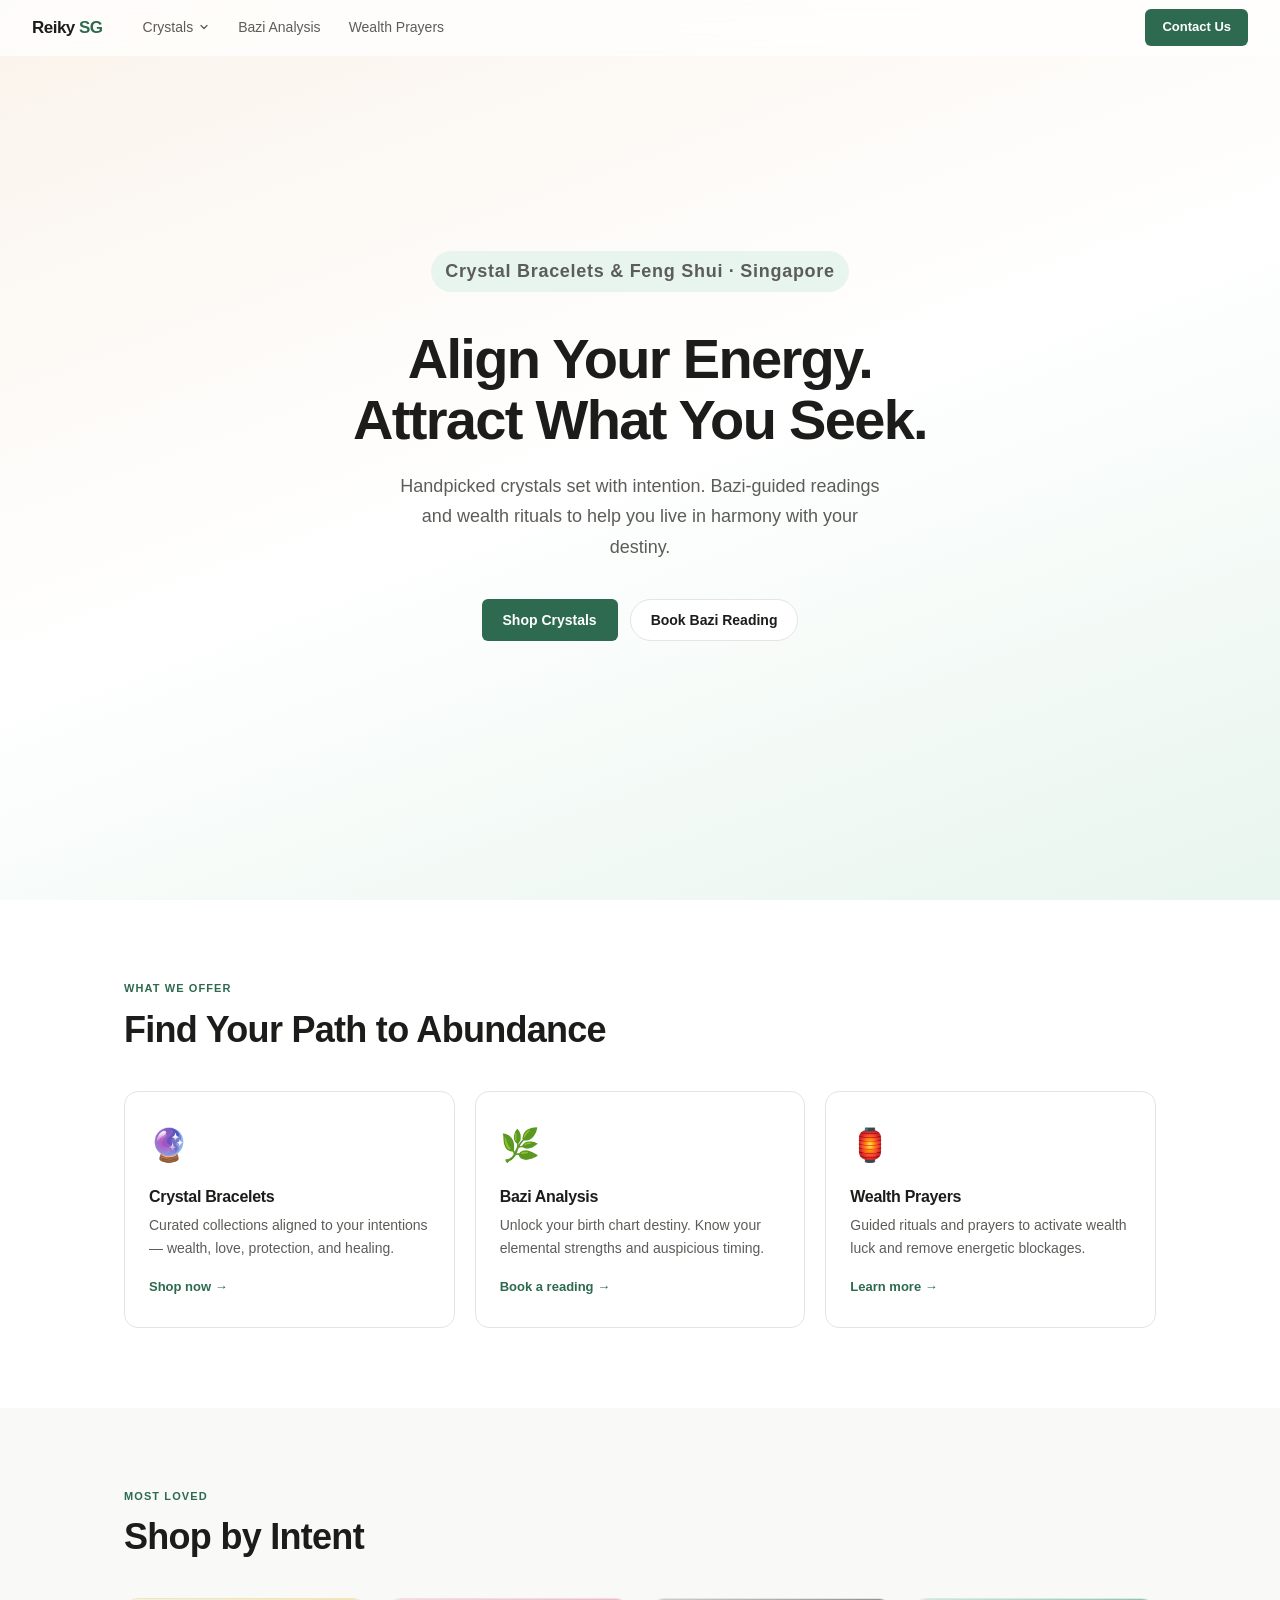
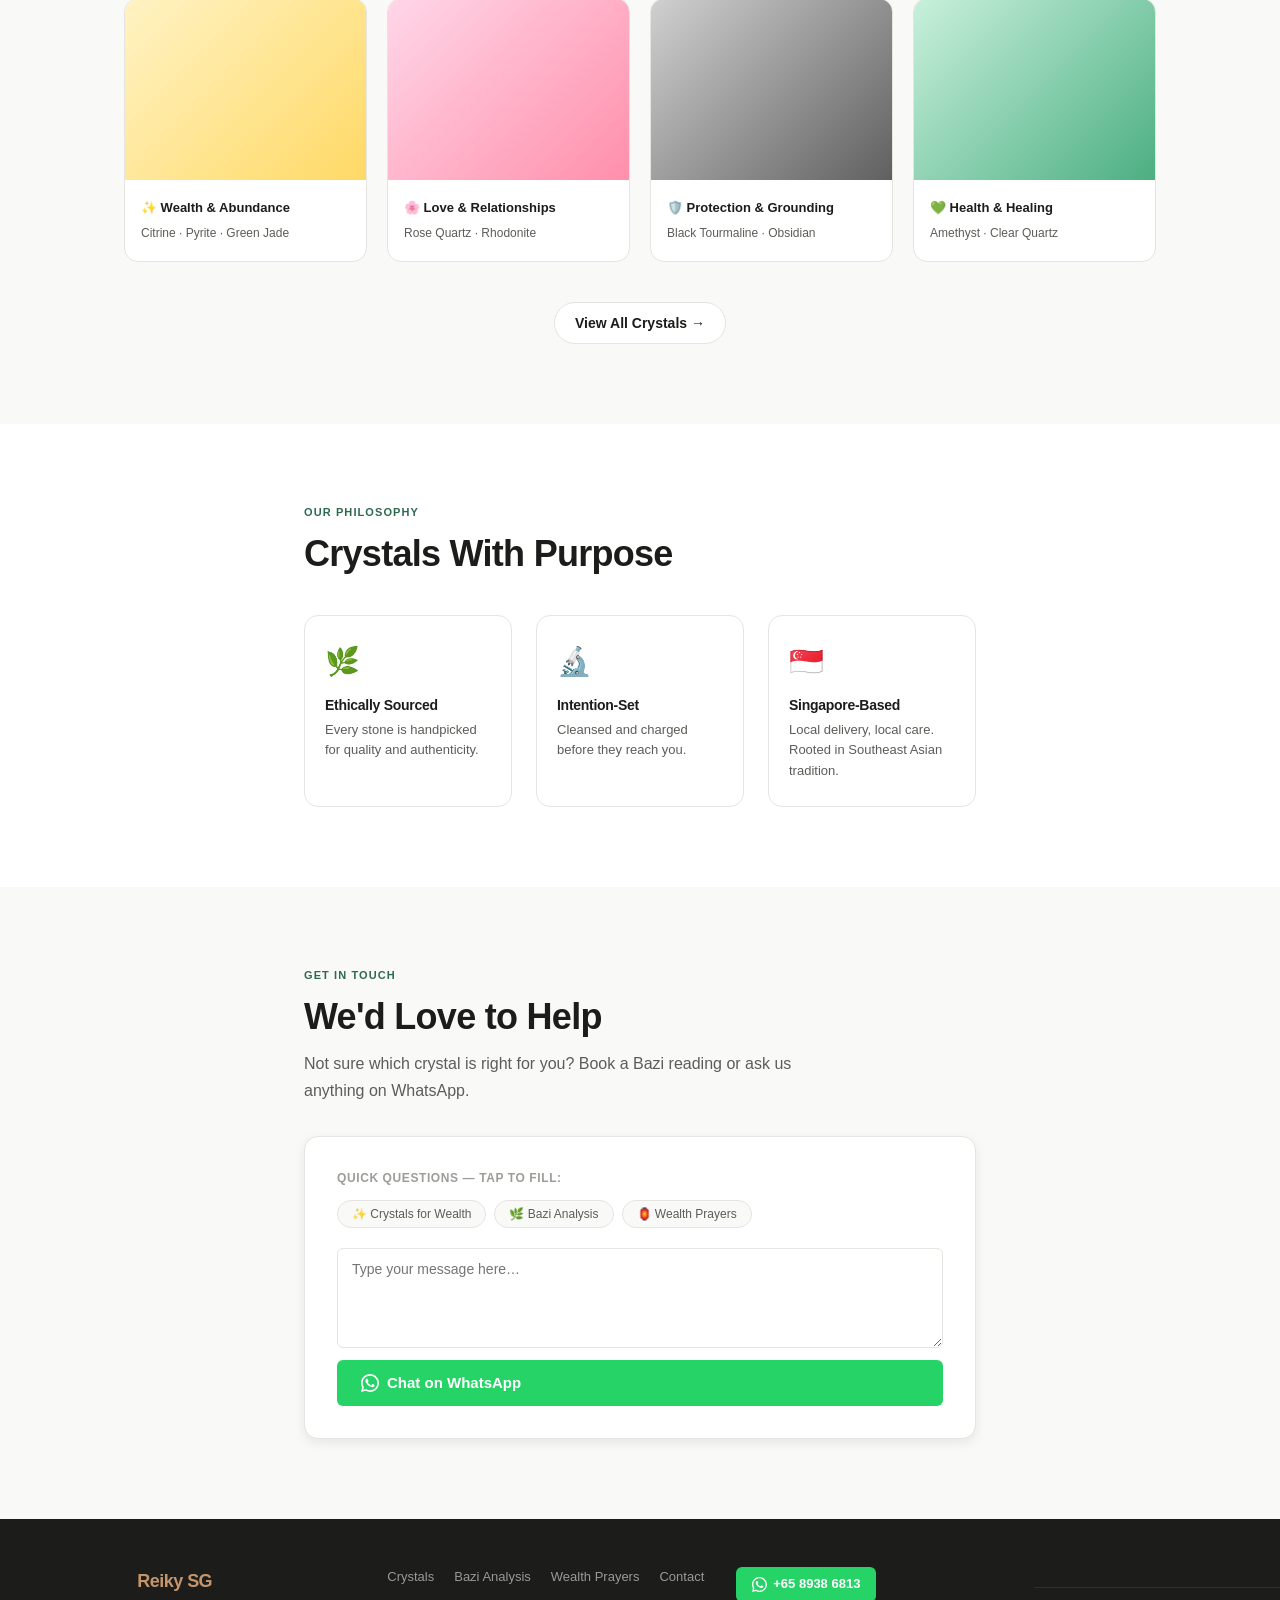
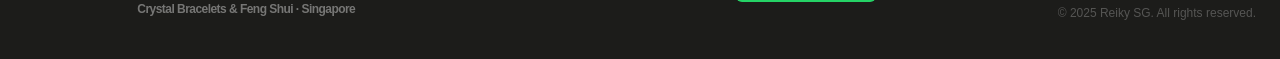
==== index.html @ 6c7fdbf2 "Initial skeleton: Reiky SG crystal bracelets & feng shui site Full static site with navbar, 9 HTML p" ====
<!DOCTYPE html>
<html lang="en">
<head>
  <meta charset="UTF-8" />
  <meta name="viewport" content="width=device-width, initial-scale=1.0" />
  <title>Reiky SG — Crystal Bracelets &amp; Feng Shui</title>
  <meta name="description" content="Handcrafted crystal bracelets and authentic feng shui services in Singapore. Bazi analysis, wealth prayers, and intention-set crystal collections." />
  <link rel="stylesheet" href="/styles/main.css" />
</head>
<body>

  <!-- ── NAVBAR ── -->
  <div id="nav-root"></div>

  <!-- ── HERO ── -->
  <section class="hero">
    <div class="hero-inner">
      <p class="hero-eyebrow reveal">Crystal Bracelets &amp; Feng Shui · Singapore</p>
      <h1 class="hero-headline reveal">Align Your Energy.<br>Attract What You Seek.</h1>
      <p class="hero-sub reveal">Handpicked crystals set with intention. Bazi-guided readings and wealth rituals to help you live in harmony with your destiny.</p>
      <div class="hero-cta reveal">
        <a href="/crystals/" class="btn btn-primary">Shop Crystals</a>
        <a href="/bazi-analysis.html" class="btn btn-outline">Book Bazi Reading</a>
      </div>
    </div>
  </section>

  <!-- ── SERVICES OVERVIEW ── -->
  <section class="section" id="services">
    <div class="container">
      <p class="section-eyebrow reveal">What We Offer</p>
      <h2 class="section-title reveal">Find Your Path to Abundance</h2>
      <div class="services-grid">

        <a href="/crystals/" class="service-card reveal">
          <div class="service-icon">🔮</div>
          <h3>Crystal Bracelets</h3>
          <p>Curated collections aligned to your intentions — wealth, love, protection, and healing.</p>
          <span class="service-link">Shop now →</span>
        </a>

        <a href="/bazi-analysis.html" class="service-card reveal">
          <div class="service-icon">🌿</div>
          <h3>Bazi Analysis</h3>
          <p>Unlock your birth chart destiny. Know your elemental strengths and auspicious timing.</p>
          <span class="service-link">Book a reading →</span>
        </a>

        <a href="/wealth-prayers.html" class="service-card reveal">
          <div class="service-icon">🏮</div>
          <h3>Wealth Prayers</h3>
          <p>Guided rituals and prayers to activate wealth luck and remove energetic blockages.</p>
          <span class="service-link">Learn more →</span>
        </a>

      </div>
    </div>
  </section>

  <!-- ── FEATURED CRYSTALS ── -->
  <section class="section section-alt">
    <div class="container">
      <p class="section-eyebrow reveal">Most Loved</p>
      <h2 class="section-title reveal">Shop by Intent</h2>
      <div class="intent-grid">

        <a href="/crystals/wealth.html" class="intent-card reveal">
          <div class="intent-img intent-img--wealth"></div>
          <div class="intent-card-body">
            <span class="intent-tag">✨ Wealth &amp; Abundance</span>
            <p class="intent-sub">Citrine · Pyrite · Green Jade</p>
          </div>
        </a>

        <a href="/crystals/love.html" class="intent-card reveal">
          <div class="intent-img intent-img--love"></div>
          <div class="intent-card-body">
            <span class="intent-tag">🌸 Love &amp; Relationships</span>
            <p class="intent-sub">Rose Quartz · Rhodonite</p>
          </div>
        </a>

        <a href="/crystals/protection.html" class="intent-card reveal">
          <div class="intent-img intent-img--protection"></div>
          <div class="intent-card-body">
            <span class="intent-tag">🛡️ Protection &amp; Grounding</span>
            <p class="intent-sub">Black Tourmaline · Obsidian</p>
          </div>
        </a>

        <a href="/crystals/health.html" class="intent-card reveal">
          <div class="intent-img intent-img--health"></div>
          <div class="intent-card-body">
            <span class="intent-tag">💚 Health &amp; Healing</span>
            <p class="intent-sub">Amethyst · Clear Quartz</p>
          </div>
        </a>

      </div>
      <div style="text-align:center;margin-top:40px;" class="reveal">
        <a href="/crystals/" class="btn btn-outline">View All Crystals →</a>
      </div>
    </div>
  </section>

  <!-- ── WHY REIKY ── -->
  <section class="section" id="about">
    <div class="container container--narrow">
      <p class="section-eyebrow reveal">Our Philosophy</p>
      <h2 class="section-title reveal">Crystals With Purpose</h2>
      <div class="pillars-grid">
        <div class="pillar reveal">
          <div class="pillar-icon">🌿</div>
          <h4>Ethically Sourced</h4>
          <p>Every stone is handpicked for quality and authenticity.</p>
        </div>
        <div class="pillar reveal">
          <div class="pillar-icon">🔬</div>
          <h4>Intention-Set</h4>
          <p>Cleansed and charged before they reach you.</p>
        </div>
        <div class="pillar reveal">
          <div class="pillar-icon">🇸🇬</div>
          <h4>Singapore-Based</h4>
          <p>Local delivery, local care. Rooted in Southeast Asian tradition.</p>
        </div>
      </div>
    </div>
  </section>

  <!-- ── CONTACT / WHATSAPP ── -->
  <section class="section section-alt" id="contact">
    <div class="container container--narrow">
      <p class="section-eyebrow reveal">Get in Touch</p>
      <h2 class="section-title reveal">We'd Love to Help</h2>
      <p class="section-sub reveal">Not sure which crystal is right for you? Book a Bazi reading or ask us anything on WhatsApp.</p>

      <div class="contact-card reveal">
        <div class="prompt-label">Quick questions — tap to fill:</div>
        <div class="prompt-pills">
          <button class="prompt-pill" data-msg="Hi Reiky SG! I'm interested in learning about crystals for wealth and abundance. Can you help me find the right bracelet?">✨ Crystals for Wealth</button>
          <button class="prompt-pill" data-msg="Hi Reiky SG! I'd like to know more about your Bazi Analysis service. How does it work and what's the price?">🌿 Bazi Analysis</button>
          <button class="prompt-pill" data-msg="Hi Reiky SG! I'm interested in your Wealth Prayers service. Can you share more details?">🏮 Wealth Prayers</button>
        </div>

        <form class="contact-form" id="contact-form">
          <textarea
            class="contact-textarea"
            id="contact-message"
            placeholder="Type your message here…"
            rows="4"
          ></textarea>
          <a
            class="btn btn-wa"
            id="wa-send"
            href="https://wa.me/6589386813"
            target="_blank"
            rel="noopener"
          >
            <svg width="18" height="18" viewBox="0 0 24 24" fill="currentColor"><path d="M17.472 14.382c-.297-.149-1.758-.867-2.03-.967-.273-.099-.471-.148-.67.15-.197.297-.767.966-.94 1.164-.173.199-.347.223-.644.075-.297-.15-1.255-.463-2.39-1.475-.883-.788-1.48-1.761-1.653-2.059-.173-.297-.018-.458.13-.606.134-.133.298-.347.446-.52.149-.174.198-.298.298-.497.099-.198.05-.371-.025-.52-.075-.149-.669-1.612-.916-2.207-.242-.579-.487-.5-.669-.51-.173-.008-.371-.01-.57-.01-.198 0-.52.074-.792.372-.272.297-1.04 1.016-1.04 2.479 0 1.462 1.065 2.875 1.213 3.074.149.198 2.096 3.2 5.077 4.487.709.306 1.262.489 1.694.625.712.227 1.36.195 1.871.118.571-.085 1.758-.719 2.006-1.413.248-.694.248-1.289.173-1.413-.074-.124-.272-.198-.57-.347z"/><path d="M12 0C5.373 0 0 5.373 0 12c0 2.127.558 4.126 1.534 5.86L0 24l6.335-1.51A11.955 11.955 0 0012 24c6.627 0 12-5.373 12-12S18.627 0 12 0zm0 21.818a9.818 9.818 0 01-5.001-1.366l-.357-.213-3.76.896.953-3.659-.233-.376A9.792 9.792 0 012.182 12C2.182 6.575 6.575 2.182 12 2.182S21.818 6.575 21.818 12 17.425 21.818 12 21.818z"/></svg>
            Chat on WhatsApp
          </a>
        </form>
      </div>
    </div>
  </section>

  <!-- ── FOOTER ── -->
  <footer class="footer">
    <div class="container footer-inner">
      <div class="footer-brand">
        <span class="footer-logo">Reiky <span>SG</span></span>
        <p class="footer-tagline">Crystal Bracelets &amp; Feng Shui · Singapore</p>
      </div>
      <div class="footer-links">
        <a href="/crystals/">Crystals</a>
        <a href="/bazi-analysis.html">Bazi Analysis</a>
        <a href="/wealth-prayers.html">Wealth Prayers</a>
        <a href="/#contact">Contact</a>
      </div>
      <div class="footer-contact">
        <a href="https://wa.me/6589386813" class="btn btn-wa-sm" target="_blank" rel="noopener">
          <svg width="15" height="15" viewBox="0 0 24 24" fill="currentColor"><path d="M17.472 14.382c-.297-.149-1.758-.867-2.03-.967-.273-.099-.471-.148-.67.15-.197.297-.767.966-.94 1.164-.173.199-.347.223-.644.075-.297-.15-1.255-.463-2.39-1.475-.883-.788-1.48-1.761-1.653-2.059-.173-.297-.018-.458.13-.606.134-.133.298-.347.446-.52.149-.174.198-.298.298-.497.099-.198.05-.371-.025-.52-.075-.149-.669-1.612-.916-2.207-.242-.579-.487-.5-.669-.51-.173-.008-.371-.01-.57-.01-.198 0-.52.074-.792.372-.272.297-1.04 1.016-1.04 2.479 0 1.462 1.065 2.875 1.213 3.074.149.198 2.096 3.2 5.077 4.487.709.306 1.262.489 1.694.625.712.227 1.36.195 1.871.118.571-.085 1.758-.719 2.006-1.413.248-.694.248-1.289.173-1.413-.074-.124-.272-.198-.57-.347z"/><path d="M12 0C5.373 0 0 5.373 0 12c0 2.127.558 4.126 1.534 5.86L0 24l6.335-1.51A11.955 11.955 0 0012 24c6.627 0 12-5.373 12-12S18.627 0 12 0zm0 21.818a9.818 9.818 0 01-5.001-1.366l-.357-.213-3.76.896.953-3.659-.233-.376A9.792 9.792 0 012.182 12C2.182 6.575 6.575 2.182 12 2.182S21.818 6.575 21.818 12 17.425 21.818 12 21.818z"/></svg>
          +65 8938 6813
        </a>
      </div>
    </div>
    <div class="footer-bottom">
      <p>&copy; 2025 Reiky SG. All rights reserved.</p>
    </div>
  </footer>

  <script src="/scripts/nav.js"></script>
  <script>
    // Prompt pills → textarea
    document.querySelectorAll('.prompt-pill').forEach(function(btn) {
      btn.addEventListener('click', function() {
        var msg = btn.getAttribute('data-msg')
        document.getElementById('contact-message').value = msg
        document.getElementById('wa-send').href = 'https://wa.me/6589386813?text=' + encodeURIComponent(msg)
      })
    })
    // Live textarea → WA link
    document.getElementById('contact-message').addEventListener('input', function() {
      var val = this.value.trim()
      document.getElementById('wa-send').href = val
        ? 'https://wa.me/6589386813?text=' + encodeURIComponent(val)
        : 'https://wa.me/6589386813'
    })
  </script>
</body>
</html>
---- styles/main.css ----
/* ── Reset ── */
*, *::before, *::after { box-sizing: border-box; margin: 0; padding: 0; }

/* ── Tokens ── */
:root {
  --bg:           #ffffff;
  --bg-card:      #f9f9f7;
  --bg-hover:     #f0f0ec;
  --border:       #e5e4e0;
  --text:         #1c1c1a;
  --text-muted:   #5c5c58;
  --text-subtle:  #9c9c98;
  --accent:       #2D6A4F;
  --accent-light: #E8F5EE;
  --accent-hover: #255C43;
  --gold:         #C4956A;
  --gold-light:   #FAF3EB;

  --font: 'Inter', -apple-system, BlinkMacSystemFont, 'Segoe UI', sans-serif;
  --radius-sm: 6px;
  --radius-md: 10px;
  --radius-lg: 14px;
  --radius-full: 9999px;
  --shadow-sm: 0 1px 3px rgba(0,0,0,0.08);
  --shadow-md: 0 4px 12px rgba(0,0,0,0.08);
  --shadow-lg: 0 12px 30px rgba(0,0,0,0.10);
  --ease: cubic-bezier(0.4, 0, 0.2, 1);
}

html { font-size: 16px; text-size-adjust: 100%; scroll-behavior: smooth; }
body {
  font-family: var(--font);
  font-size: 16px;
  line-height: 1.6;
  background: var(--bg);
  color: var(--text);
  -webkit-font-smoothing: antialiased;
}
a { color: inherit; text-decoration: none; }
h1,h2,h3,h4,h5,h6 { letter-spacing: -0.02em; line-height: 1.2; }
:focus-visible { outline: 2px solid var(--accent); outline-offset: 3px; border-radius: 4px; }

/* ── Buttons ── */
.btn {
  display: inline-flex; align-items: center; gap: 6px;
  font-family: var(--font); font-size: 14px; font-weight: 600;
  border-radius: var(--radius-sm); cursor: pointer;
  border: 1px solid transparent;
  transition: background 0.15s var(--ease), color 0.15s var(--ease), opacity 0.15s var(--ease);
  white-space: nowrap;
}
.btn-primary { padding: 9px 20px; background: var(--accent); color: #fff; }
.btn-primary:hover { background: var(--accent-hover); }
.btn-outline { padding: 9px 20px; background: var(--bg); color: var(--text); border: 1.5px solid var(--border); border-radius: var(--radius-full); }
.btn-outline:hover { background: var(--bg-card); border-color: var(--text-muted); }
.btn-gold { padding: 9px 20px; background: var(--gold); color: #fff; border-radius: var(--radius-sm); }
.btn-gold:hover { opacity: 0.88; }
.btn-whatsapp { padding: 10px 22px; background: #25D366; color: #fff; border-radius: var(--radius-sm); gap: 8px; font-size: 15px; }
.btn-whatsapp:hover { opacity: 0.88; }
.btn-lg { font-size: 15px; padding: 12px 26px; }

/* ── NAV ── */
.nav {
  position: fixed; top: 0; left: 0; right: 0; z-index: 100;
  height: 56px; display: flex; align-items: center;
  padding: 0 32px; gap: 28px;
  background: rgba(255,255,255,0.75);
  backdrop-filter: blur(18px) saturate(150%);
  -webkit-backdrop-filter: blur(18px) saturate(150%);
  border-bottom: 1px solid transparent;
  transition: background 0.3s var(--ease), border-color 0.3s var(--ease), box-shadow 0.3s var(--ease);
}
.nav.scrolled {
  background: rgba(255,255,255,0.95);
  border-bottom-color: var(--border);
  box-shadow: var(--shadow-sm);
}
.nav-logo {
  font-size: 17px; font-weight: 700; color: var(--text);
  letter-spacing: -0.03em; text-decoration: none; white-space: nowrap;
}
.nav-logo span { color: var(--accent); }
.nav-links {
  display: flex; align-items: center; gap: 4px; flex: 1;
}
.nav-links a, .nav-dropdown-btn {
  font-size: 14px; font-weight: 500; color: var(--text-muted);
  padding: 6px 12px; border-radius: var(--radius-sm);
  background: none; border: none; cursor: pointer; font-family: var(--font);
  display: flex; align-items: center; gap: 5px;
  transition: color 0.15s, background 0.15s;
}
.nav-links a:hover, .nav-dropdown-btn:hover { color: var(--text); background: var(--bg-card); }
.nav-chev { transition: transform 0.2s var(--ease); }
.nav-item { position: relative; }
.nav-item[data-open="true"] .nav-chev { transform: rotate(180deg); }

/* ── NAV DROPDOWN ── */
.nav-dropdown {
  position: absolute; top: calc(100% + 8px); left: 0;
  min-width: 260px; background: var(--bg);
  border: 1px solid var(--border); border-radius: var(--radius-md);
  box-shadow: var(--shadow-lg); padding: 8px;
  opacity: 0; transform: translateY(-6px);
  pointer-events: none;
  transition: opacity 0.18s var(--ease), transform 0.18s var(--ease);
  z-index: 200;
}
.nav-item[data-open="true"] .nav-dropdown { opacity: 1; transform: translateY(0); pointer-events: auto; }

.dropdown-section-head {
  font-size: 11px; font-weight: 600; color: var(--text-subtle);
  text-transform: uppercase; letter-spacing: 0.06em;
  padding: 8px 10px 4px;
}
.dropdown-link {
  display: flex; flex-direction: column; gap: 2px;
  padding: 9px 10px; border-radius: var(--radius-sm);
  transition: background 0.12s;
}
.dropdown-link:hover { background: var(--bg-card); }
.dropdown-link-title { font-size: 13px; font-weight: 500; color: var(--text); }
.dropdown-link-sub { font-size: 12px; color: var(--text-subtle); }
.dropdown-divider { height: 1px; background: var(--border); margin: 6px 0; }

/* ── NAV ACTIONS ── */
.nav-actions { display: flex; align-items: center; gap: 8px; margin-left: auto; }

/* ── NAV MOBILE ── */
.nav-hamburger {
  display: none; flex-direction: column; gap: 5px;
  background: none; border: none; cursor: pointer; padding: 4px; margin-right: 4px;
}
.nav-hamburger span { display: block; width: 20px; height: 2px; background: var(--text); border-radius: 2px; transition: all 0.25s var(--ease); }
.nav-mobile-overlay {
  display: none; position: fixed; inset: 0; background: rgba(0,0,0,0.4); z-index: 90;
}
.nav-mobile-drawer {
  position: fixed; top: 0; right: -100%; width: min(320px, 85vw); height: 100vh;
  background: var(--bg); z-index: 95; padding: 72px 24px 32px;
  overflow-y: auto; transition: right 0.3s var(--ease);
  border-left: 1px solid var(--border);
}
.nav-mobile-drawer.open { right: 0; }
.nav-mobile-drawer a, .nav-mobile-section-btn {
  display: block; padding: 13px 0; font-size: 16px; font-weight: 500;
  border-bottom: 1px solid var(--border); color: var(--text);
  background: none; border-bottom: 1px solid var(--border);
  width: 100%; text-align: left; cursor: pointer; font-family: var(--font);
}
.nav-mobile-sub { padding-left: 16px; display: none; }
.nav-mobile-sub.open { display: block; }
.nav-mobile-sub a { font-size: 14px; color: var(--text-muted); }
@media (max-width: 768px) {
  .nav-hamburger { display: flex; }
  .nav-links, .nav-actions { display: none; }
}

/* ── HERO ── */
.hero {
  min-height: 100vh; display: flex; align-items: center; justify-content: center;
  padding: 120px 24px 80px; text-align: center;
  background: linear-gradient(160deg, var(--gold-light) 0%, var(--bg) 50%, var(--accent-light) 100%);
}
.hero-inner { max-width: 680px; margin: 0 auto; }
.hero-badge {
  display: inline-flex; align-items: center; gap: 8px;
  padding: 5px 14px; background: var(--accent-light);
  border: 1px solid #B8DEC9; border-radius: var(--radius-full);
  font-size: 12px; font-weight: 600; color: var(--accent);
  margin-bottom: 24px; letter-spacing: 0.02em;
}
.hero h1 {
  font-size: clamp(2.2rem, 5vw, 3.5rem); font-weight: 800;
  color: var(--text); margin-bottom: 20px; line-height: 1.1;
  letter-spacing: -0.03em;
}
.hero h1 em { font-style: normal; color: var(--accent); }
.hero p {
  font-size: 1.125rem; color: var(--text-muted); margin-bottom: 36px;
  line-height: 1.7; max-width: 480px; margin-left: auto; margin-right: auto;
}
.hero-cta { display: flex; gap: 12px; justify-content: center; flex-wrap: wrap; margin-bottom: 48px; }
.hero-trust {
  font-size: 12px; color: var(--text-subtle); display: flex;
  align-items: center; gap: 8px; justify-content: center;
}
.hero-trust-dot { width: 4px; height: 4px; border-radius: 50%; background: var(--text-subtle); }

/* ── SECTION SCAFFOLDING ── */
.section { padding: 80px 24px; }
.section-inner { max-width: 1080px; margin: 0 auto; }
.section-label {
  font-size: 11px; font-weight: 700; color: var(--accent);
  text-transform: uppercase; letter-spacing: 0.1em; margin-bottom: 12px;
}
.section-title { font-size: clamp(1.6rem, 3vw, 2.25rem); font-weight: 700; color: var(--text); margin-bottom: 12px; }
.section-sub { font-size: 1rem; color: var(--text-muted); max-width: 520px; line-height: 1.7; }
.section-header { margin-bottom: 48px; }
.section-header--center { text-align: center; }
.section-header--center .section-sub { margin: 0 auto; }
.section-divider { height: 1px; background: var(--border); max-width: 1080px; margin: 0 auto; }

/* ── CARD GRID ── */
.card-grid { display: grid; grid-template-columns: repeat(auto-fill, minmax(280px, 1fr)); gap: 20px; }
.card {
  background: var(--bg-card); border: 1px solid var(--border);
  border-radius: var(--radius-lg); padding: 24px;
  transition: box-shadow 0.2s var(--ease), border-color 0.2s var(--ease);
}
.card:hover { box-shadow: var(--shadow-md); border-color: #ccc; }
.card-icon { font-size: 28px; margin-bottom: 14px; }
.card-title { font-size: 15px; font-weight: 600; color: var(--text); margin-bottom: 8px; }
.card-sub { font-size: 13px; color: var(--text-muted); line-height: 1.6; }
.card-link { font-size: 13px; font-weight: 500; color: var(--accent); margin-top: 14px; display: inline-block; }
.card-link:hover { text-decoration: underline; }

/* ── PRODUCT CARD (crystals) ── */
.product-grid { display: grid; grid-template-columns: repeat(auto-fill, minmax(220px, 1fr)); gap: 20px; }
.product-card {
  background: var(--bg); border: 1px solid var(--border);
  border-radius: var(--radius-lg); overflow: hidden;
  transition: box-shadow 0.2s var(--ease), transform 0.2s var(--ease);
  cursor: pointer;
}
.product-card:hover { box-shadow: var(--shadow-md); transform: translateY(-2px); }
.product-card-img {
  width: 100%; aspect-ratio: 1/1; background: var(--bg-card);
  display: flex; align-items: center; justify-content: center; font-size: 48px;
}
.product-card-body { padding: 14px 16px 18px; }
.product-card-name { font-size: 14px; font-weight: 600; color: var(--text); margin-bottom: 4px; }
.product-card-sub { font-size: 12px; color: var(--text-muted); margin-bottom: 10px; }
.product-card-price { font-size: 15px; font-weight: 700; color: var(--accent); }

/* ── PAGE HERO (inner pages) ── */
.page-hero {
  padding: 120px 24px 60px; text-align: center;
  background: linear-gradient(160deg, var(--accent-light) 0%, var(--bg) 60%);
  border-bottom: 1px solid var(--border);
}
.page-hero h1 { font-size: clamp(1.8rem, 4vw, 2.8rem); font-weight: 800; color: var(--text); margin-bottom: 16px; }
.page-hero p { font-size: 1.0625rem; color: var(--text-muted); max-width: 520px; margin: 0 auto; line-height: 1.7; }

/* ── CONTACT / WHATSAPP SECTION ── */
.contact-section {
  padding: 80px 24px;
  background: var(--bg-card);
  border-top: 1px solid var(--border);
}
.contact-box {
  max-width: 560px; margin: 0 auto;
  background: var(--bg); border: 1px solid var(--border);
  border-radius: var(--radius-lg); padding: 36px;
  box-shadow: var(--shadow-md);
}
.contact-box h2 { font-size: 1.5rem; font-weight: 700; margin-bottom: 8px; }
.contact-box p { font-size: 14px; color: var(--text-muted); margin-bottom: 28px; line-height: 1.6; }
.form-group { margin-bottom: 16px; }
.form-label { display: block; font-size: 13px; font-weight: 500; color: var(--text-muted); margin-bottom: 6px; }
.form-input, .form-select, .form-textarea {
  width: 100%; padding: 10px 14px; font-family: var(--font); font-size: 14px;
  border: 1px solid var(--border); border-radius: var(--radius-sm);
  background: var(--bg); color: var(--text);
  transition: border-color 0.15s;
}
.form-input:focus, .form-select:focus, .form-textarea:focus {
  outline: none; border-color: var(--accent);
}
.form-textarea { resize: vertical; min-height: 96px; }
.form-select { cursor: pointer; appearance: none; background-image: url("data:image/svg+xml,%3Csvg xmlns='http://www.w3.org/2000/svg' width='12' height='12' viewBox='0 0 24 24' fill='none' stroke='%239c9c98' stroke-width='2.5'%3E%3Cpolyline points='6 9 12 15 18 9'/%3E%3C/svg%3E"); background-repeat: no-repeat; background-position: right 12px center; padding-right: 32px; }
.prompt-pills { display: flex; flex-wrap: wrap; gap: 8px; margin-bottom: 20px; }
.prompt-pill {
  padding: 6px 14px; font-size: 12px; font-weight: 500;
  background: var(--bg-card); border: 1px solid var(--border);
  border-radius: var(--radius-full); cursor: pointer; color: var(--text-muted);
  transition: background 0.12s, border-color 0.12s, color 0.12s;
}
.prompt-pill:hover, .prompt-pill.active {
  background: var(--accent-light); border-color: var(--accent); color: var(--accent);
}
.wa-note { font-size: 12px; color: var(--text-subtle); margin-top: 10px; text-align: center; }

/* ── SKELETON PLACEHOLDER ── */
.skeleton-section {
  padding: 80px 24px; text-align: center;
  border: 2px dashed var(--border); border-radius: var(--radius-lg);
  margin: 40px 24px; background: var(--bg-card);
}
.skeleton-section p { color: var(--text-subtle); font-size: 14px; }

/* ── FOOTER ── */
.footer {
  background: var(--text); color: rgba(255,255,255,0.7);
  padding: 40px 32px; display: flex;
  align-items: center; justify-content: space-between;
  flex-wrap: wrap; gap: 20px;
}
.footer-brand { font-size: 18px; font-weight: 700; color: #fff; letter-spacing: -0.03em; }
.footer-brand span { color: var(--gold); }
.footer-wa {
  display: inline-flex; align-items: center; gap: 8px;
  background: #25D366; color: #fff; padding: 10px 20px;
  border-radius: var(--radius-sm); font-size: 14px; font-weight: 600;
  transition: opacity 0.15s;
}
.footer-wa:hover { opacity: 0.88; }
.footer-right { display: flex; align-items: center; gap: 16px; flex-wrap: wrap; }
.footer-copy { font-size: 12px; color: rgba(255,255,255,0.4); }

/* ── SCROLL REVEAL ── */
.reveal {
  opacity: 0; transform: translateY(22px);
  transition: opacity 0.55s cubic-bezier(0.22, 1, 0.36, 1), transform 0.55s cubic-bezier(0.22, 1, 0.36, 1);
}
.reveal--visible { opacity: 1; transform: translateY(0); }
@media (prefers-reduced-motion: reduce) { .reveal { opacity: 1; transform: none; transition: none; } }

/* ── CONTAINER ── */
.container { max-width: 1080px; margin: 0 auto; padding: 0 24px; }
.container--narrow { max-width: 720px; margin: 0 auto; padding: 0 24px; }

/* ── SECTION EXTRAS ── */
.section-alt { background: var(--bg-card); }
.section-eyebrow {
  font-size: 11px; font-weight: 700; color: var(--accent);
  text-transform: uppercase; letter-spacing: 0.1em; margin-bottom: 10px;
}
.section-sub { font-size: 1rem; color: var(--text-muted); max-width: 540px; line-height: 1.7; margin-top: 12px; }

/* ── HERO EXTRAS ── */
.hero-eyebrow {
  display: inline-block; font-size: 12px; font-weight: 600; color: var(--accent);
  background: var(--accent-light); padding: 5px 14px; border-radius: var(--radius-full);
  margin-bottom: 20px; letter-spacing: 0.04em;
}
.hero-headline {
  font-size: clamp(2.2rem, 5vw, 3.5rem); font-weight: 800;
  color: var(--text); margin-bottom: 20px; line-height: 1.1; letter-spacing: -0.03em;
}
.hero-sub {
  font-size: 1.0625rem; color: var(--text-muted); margin-bottom: 36px;
  line-height: 1.7; max-width: 480px; margin-left: auto; margin-right: auto;
}
.hero-cta { display: flex; gap: 12px; justify-content: center; flex-wrap: wrap; }

/* ── PAGE HERO EXTRAS ── */
.page-hero-title { font-size: clamp(1.9rem, 4vw, 2.8rem); font-weight: 800; color: var(--text); margin-bottom: 16px; }
.page-hero-sub { font-size: 1.0625rem; color: var(--text-muted); max-width: 560px; margin: 0 auto; line-height: 1.7; }
.page-hero--wealth { background: linear-gradient(160deg, #FFF9E6 0%, var(--bg) 60%); border-bottom: 1px solid var(--border); }
.page-hero--love   { background: linear-gradient(160deg, #FFF0F5 0%, var(--bg) 60%); border-bottom: 1px solid var(--border); }
.page-hero--protection { background: linear-gradient(160deg, #F0F0F0 0%, var(--bg) 60%); border-bottom: 1px solid var(--border); }
.page-hero--health { background: linear-gradient(160deg, var(--accent-light) 0%, var(--bg) 60%); border-bottom: 1px solid var(--border); }

/* ── SERVICES GRID ── */
.services-grid { display: grid; grid-template-columns: repeat(auto-fill, minmax(260px, 1fr)); gap: 20px; margin-top: 40px; }
.service-card {
  display: block; background: var(--bg); border: 1px solid var(--border);
  border-radius: var(--radius-lg); padding: 28px 24px;
  transition: box-shadow 0.2s var(--ease), transform 0.2s var(--ease), border-color 0.2s var(--ease);
  text-decoration: none;
}
.service-card:hover { box-shadow: var(--shadow-md); transform: translateY(-2px); border-color: var(--accent); }
.service-icon { font-size: 32px; margin-bottom: 16px; }
.service-card h3 { font-size: 16px; font-weight: 700; color: var(--text); margin-bottom: 8px; }
.service-card p { font-size: 14px; color: var(--text-muted); line-height: 1.6; margin-bottom: 14px; }
.service-link { font-size: 13px; font-weight: 600; color: var(--accent); }

/* ── INTENT GRID ── */
.intent-grid { display: grid; grid-template-columns: repeat(auto-fill, minmax(220px, 1fr)); gap: 20px; margin-top: 40px; }
.intent-grid--large { grid-template-columns: repeat(auto-fill, minmax(280px, 1fr)); }
.intent-card {
  display: block; background: var(--bg); border: 1px solid var(--border);
  border-radius: var(--radius-lg); overflow: hidden; text-decoration: none;
  transition: box-shadow 0.2s var(--ease), transform 0.2s var(--ease);
}
.intent-card:hover { box-shadow: var(--shadow-md); transform: translateY(-2px); }
.intent-card--large .intent-img { aspect-ratio: 16/9; }
.intent-img { width: 100%; aspect-ratio: 4/3; background: var(--bg-card); }
.intent-img--wealth    { background: linear-gradient(135deg, #FFF3C4, #FFD966); }
.intent-img--love      { background: linear-gradient(135deg, #FFD6E8, #FF8FAB); }
.intent-img--protection { background: linear-gradient(135deg, #D0D0D0, #606060); }
.intent-img--health    { background: linear-gradient(135deg, #C8F0DC, #4CAF82); }
.intent-card-body { padding: 14px 16px 18px; }
.intent-tag { font-size: 13px; font-weight: 600; color: var(--text); }
.intent-sub { font-size: 12px; color: var(--text-muted); margin-top: 4px; }
.intent-desc { font-size: 13px; color: var(--text-muted); margin-top: 8px; line-height: 1.5; }

/* ── PILLARS ── */
.pillars-grid { display: grid; grid-template-columns: repeat(auto-fill, minmax(200px, 1fr)); gap: 24px; margin-top: 40px; }
.pillar { background: var(--bg); border: 1px solid var(--border); border-radius: var(--radius-lg); padding: 24px 20px; }
.pillar-icon { font-size: 28px; margin-bottom: 12px; }
.pillar h4 { font-size: 14px; font-weight: 700; color: var(--text); margin-bottom: 6px; }
.pillar p { font-size: 13px; color: var(--text-muted); line-height: 1.6; }

/* ── PRODUCT CARDS (detail pages) ── */
.product-grid { display: grid; grid-template-columns: repeat(auto-fill, minmax(220px, 1fr)); gap: 20px; margin-top: 40px; }
.product-card {
  background: var(--bg); border: 1px solid var(--border);
  border-radius: var(--radius-lg); overflow: hidden;
  transition: box-shadow 0.2s var(--ease), transform 0.2s var(--ease);
}
.product-card:hover { box-shadow: var(--shadow-md); transform: translateY(-2px); }
.product-img {
  width: 100%; aspect-ratio: 1/1;
  background: var(--bg-card);
  display: flex; align-items: center; justify-content: center;
}
.product-img--citrine         { background: linear-gradient(135deg, #FFF3C4, #FFD966); }
.product-img--pyrite          { background: linear-gradient(135deg, #F5EAC8, #C4A84A); }
.product-img--jade            { background: linear-gradient(135deg, #C8F0DC, #2D6A4F); }
.product-img--tigers-eye      { background: linear-gradient(135deg, #F5DEB3, #8B6914); }
.product-img--rose-quartz     { background: linear-gradient(135deg, #FFD6E8, #FF8FAB); }
.product-img--rhodonite       { background: linear-gradient(135deg, #F4C2C2, #C25B6A); }
.product-img--moonstone       { background: linear-gradient(135deg, #E8ECFF, #9BACD0); }
.product-img--black-tourmaline { background: linear-gradient(135deg, #404040, #111); }
.product-img--obsidian        { background: linear-gradient(135deg, #2A2A2A, #000); }
.product-img--shungite        { background: linear-gradient(135deg, #3D3D3D, #1A1A1A); }
.product-img--amethyst        { background: linear-gradient(135deg, #E8D5F0, #9B59B6); }
.product-img--clear-quartz    { background: linear-gradient(135deg, #F0F0F0, #C8C8D8); }
.product-img--aventurine      { background: linear-gradient(135deg, #C8F0DC, #52AF7A); }
.product-img--bundle-wealth   { background: linear-gradient(135deg, #FFF3C4 33%, #C8F0DC 66%, #F5EAC8 100%); }
.product-img--bundle-love     { background: linear-gradient(135deg, #FFD6E8 33%, #F4C2C2 66%, #F0F0F0 100%); }
.product-img--bundle-protection { background: linear-gradient(135deg, #404040 33%, #2A2A2A 66%, #3D3D3D 100%); }
.product-img--bundle-complete  { background: linear-gradient(135deg, #FFF3C4 25%, #FFD6E8 50%, #404040 75%, #C8F0DC 100%); }
.product-img--bundle-gift      { background: linear-gradient(135deg, var(--accent-light), var(--gold-light)); }
.product-body { padding: 14px 16px 18px; }
.product-name { font-size: 14px; font-weight: 700; color: var(--text); margin-bottom: 3px; }
.product-stone { font-size: 11px; font-weight: 500; color: var(--accent); text-transform: uppercase; letter-spacing: 0.04em; margin-bottom: 8px; }
.product-desc { font-size: 13px; color: var(--text-muted); line-height: 1.6; margin-bottom: 14px; }
.btn-enquire {
  display: inline-flex; align-items: center; gap: 6px;
  font-size: 12px; font-weight: 600; color: var(--accent);
  background: var(--accent-light); border: 1px solid #B8DEC9;
  border-radius: var(--radius-sm); padding: 6px 14px;
  transition: background 0.15s, border-color 0.15s; text-decoration: none;
}
.btn-enquire:hover { background: #D6ECDF; border-color: var(--accent); }

/* ── FEATURE LIST ── */
.feature-list { list-style: none; padding: 0; margin-top: 32px; display: flex; flex-direction: column; gap: 12px; }
.feature-list li {
  display: flex; align-items: flex-start; gap: 10px;
  font-size: 14px; color: var(--text-muted); line-height: 1.6;
  padding: 12px 16px; background: var(--bg); border: 1px solid var(--border);
  border-radius: var(--radius-sm);
}
.feature-list li::before {
  content: '✓'; font-size: 13px; font-weight: 700; color: var(--accent);
  flex-shrink: 0; margin-top: 2px;
}

/* ── STEPS ── */
.steps-list { list-style: none; padding: 0; margin-top: 36px; display: flex; flex-direction: column; gap: 20px; }
.step { display: flex; gap: 16px; align-items: flex-start; }
.step-num {
  width: 32px; height: 32px; border-radius: 50%; background: var(--accent); color: #fff;
  display: flex; align-items: center; justify-content: center;
  font-size: 14px; font-weight: 700; flex-shrink: 0; margin-top: 2px;
}
.step h4 { font-size: 15px; font-weight: 700; color: var(--text); margin-bottom: 4px; }
.step p { font-size: 13px; color: var(--text-muted); line-height: 1.6; }

/* ── CONTACT CARD ── */
.contact-card {
  background: var(--bg); border: 1px solid var(--border);
  border-radius: var(--radius-lg); padding: 32px;
  box-shadow: var(--shadow-md); margin-top: 32px;
}
.prompt-label { font-size: 12px; font-weight: 600; color: var(--text-subtle); margin-bottom: 12px; text-transform: uppercase; letter-spacing: 0.05em; }
.contact-form { margin-top: 16px; display: flex; flex-direction: column; gap: 12px; }
.contact-textarea {
  width: 100%; padding: 12px 14px; font-family: var(--font); font-size: 14px;
  border: 1px solid var(--border); border-radius: var(--radius-sm);
  background: var(--bg); color: var(--text); resize: vertical; min-height: 100px;
  transition: border-color 0.15s;
}
.contact-textarea:focus { outline: none; border-color: var(--accent); }

/* ── WA BUTTON VARIANTS ── */
.btn-wa {
  display: inline-flex; align-items: center; gap: 8px;
  background: #25D366; color: #fff; font-size: 15px; font-weight: 600;
  padding: 11px 24px; border-radius: var(--radius-sm); border: none; cursor: pointer;
  transition: opacity 0.15s; text-decoration: none; font-family: var(--font);
}
.btn-wa:hover { opacity: 0.88; }
.btn-wa-sm {
  display: inline-flex; align-items: center; gap: 6px;
  background: #25D366; color: #fff; font-size: 13px; font-weight: 600;
  padding: 7px 16px; border-radius: var(--radius-sm); border: none;
  transition: opacity 0.15s; text-decoration: none;
}
.btn-wa-sm:hover { opacity: 0.88; }

/* ── FOOTER (updated) ── */
.footer { background: var(--text); color: rgba(255,255,255,0.65); padding: 48px 0 0; }
.footer-inner {
  display: flex; flex-wrap: wrap; gap: 32px;
  align-items: flex-start; justify-content: space-between;
  padding-bottom: 40px;
}
.footer-logo { font-size: 18px; font-weight: 700; color: #fff; letter-spacing: -0.03em; }
.footer-logo span { color: var(--gold); }
.footer-tagline { font-size: 12px; color: rgba(255,255,255,0.4); margin-top: 4px; }
.footer-links { display: flex; flex-wrap: wrap; gap: 20px; align-items: center; }
.footer-links a { font-size: 13px; color: rgba(255,255,255,0.55); transition: color 0.15s; }
.footer-links a:hover { color: #fff; }
.footer-bottom {
  border-top: 1px solid rgba(255,255,255,0.08);
  padding: 16px 24px; text-align: center;
}
.footer-bottom p { font-size: 12px; color: rgba(255,255,255,0.25); }

/* ── RESPONSIVE ── */
@media (max-width: 640px) {
  .hero { padding: 100px 20px 60px; }
  .section { padding: 56px 20px; }
  .contact-card { padding: 24px 16px; }
  .footer-inner { flex-direction: column; }
  .footer-links { gap: 12px; }
}
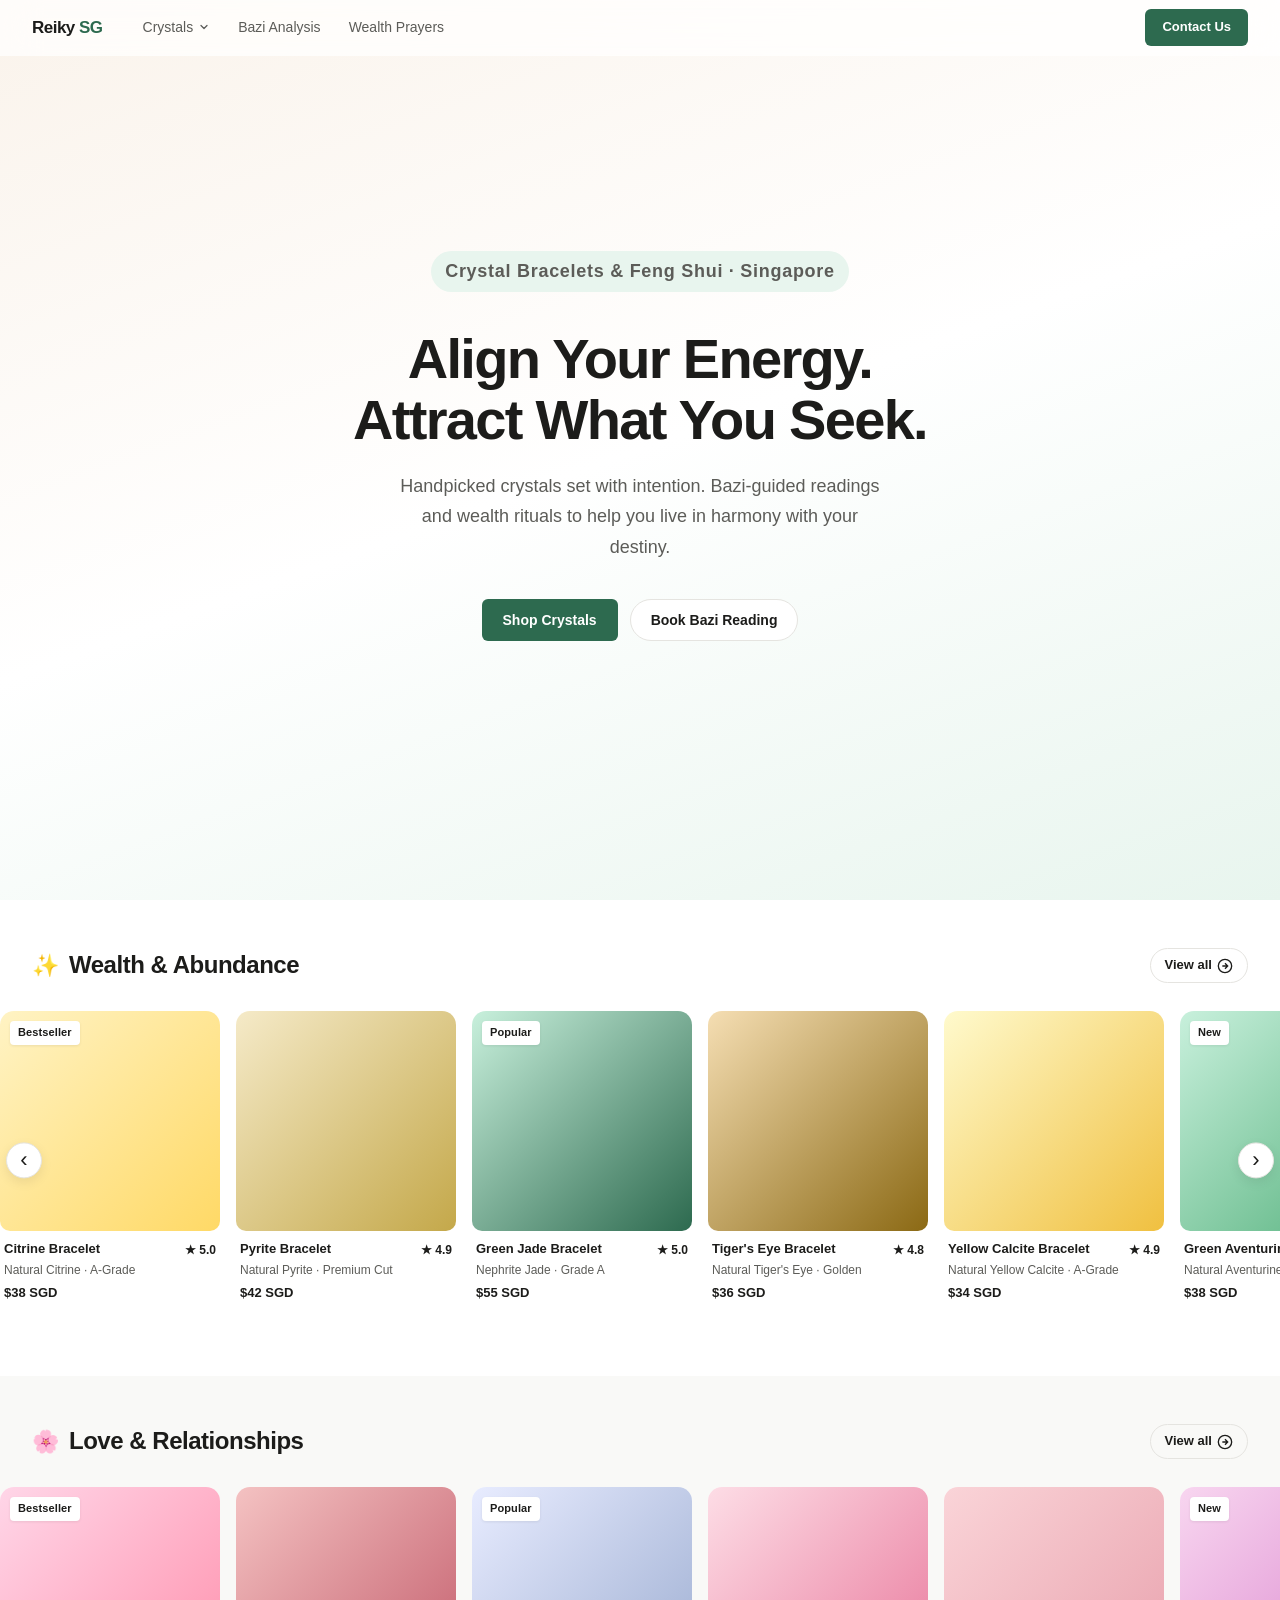
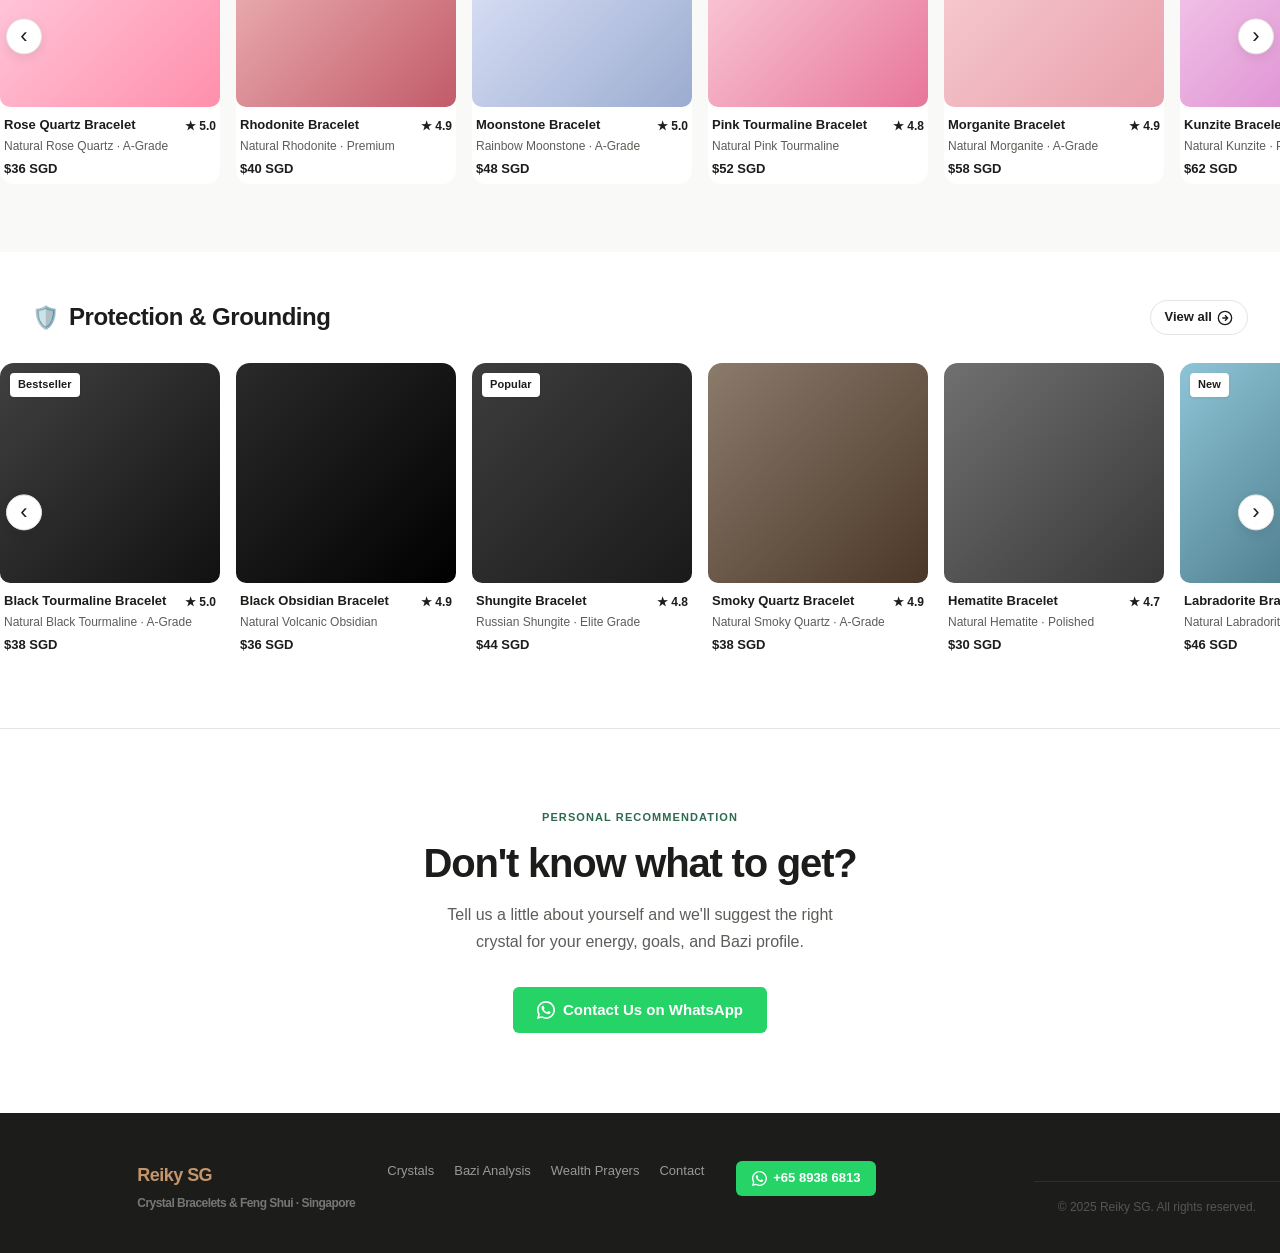
==== commit f84f6f62: "Redesign homepage: 3 carousel rows + not-sure CTA Replace services/intent/pillars sections with Airb" ====
--- a/index.html
+++ b/index.html
@@ -25,143 +25,309 @@
     </div>
   </section>
 
-  <!-- ── SERVICES OVERVIEW ── -->
-  <section class="section" id="services">
-    <div class="container">
-      <p class="section-eyebrow reveal">What We Offer</p>
-      <h2 class="section-title reveal">Find Your Path to Abundance</h2>
-      <div class="services-grid">
-
-        <a href="/crystals/" class="service-card reveal">
-          <div class="service-icon">🔮</div>
-          <h3>Crystal Bracelets</h3>
-          <p>Curated collections aligned to your intentions — wealth, love, protection, and healing.</p>
-          <span class="service-link">Shop now →</span>
-        </a>
-
-        <a href="/bazi-analysis.html" class="service-card reveal">
-          <div class="service-icon">🌿</div>
-          <h3>Bazi Analysis</h3>
-          <p>Unlock your birth chart destiny. Know your elemental strengths and auspicious timing.</p>
-          <span class="service-link">Book a reading →</span>
-        </a>
-
-        <a href="/wealth-prayers.html" class="service-card reveal">
-          <div class="service-icon">🏮</div>
-          <h3>Wealth Prayers</h3>
-          <p>Guided rituals and prayers to activate wealth luck and remove energetic blockages.</p>
-          <span class="service-link">Learn more →</span>
-        </a>
-
-      </div>
-    </div>
-  </section>
-
-  <!-- ── FEATURED CRYSTALS ── -->
-  <section class="section section-alt">
-    <div class="container">
-      <p class="section-eyebrow reveal">Most Loved</p>
-      <h2 class="section-title reveal">Shop by Intent</h2>
-      <div class="intent-grid">
-
-        <a href="/crystals/wealth.html" class="intent-card reveal">
-          <div class="intent-img intent-img--wealth"></div>
-          <div class="intent-card-body">
-            <span class="intent-tag">✨ Wealth &amp; Abundance</span>
-            <p class="intent-sub">Citrine · Pyrite · Green Jade</p>
-          </div>
-        </a>
-
-        <a href="/crystals/love.html" class="intent-card reveal">
-          <div class="intent-img intent-img--love"></div>
-          <div class="intent-card-body">
-            <span class="intent-tag">🌸 Love &amp; Relationships</span>
-            <p class="intent-sub">Rose Quartz · Rhodonite</p>
-          </div>
-        </a>
-
-        <a href="/crystals/protection.html" class="intent-card reveal">
-          <div class="intent-img intent-img--protection"></div>
-          <div class="intent-card-body">
-            <span class="intent-tag">🛡️ Protection &amp; Grounding</span>
-            <p class="intent-sub">Black Tourmaline · Obsidian</p>
-          </div>
-        </a>
-
-        <a href="/crystals/health.html" class="intent-card reveal">
-          <div class="intent-img intent-img--health"></div>
-          <div class="intent-card-body">
-            <span class="intent-tag">💚 Health &amp; Healing</span>
-            <p class="intent-sub">Amethyst · Clear Quartz</p>
-          </div>
-        </a>
-
-      </div>
-      <div style="text-align:center;margin-top:40px;" class="reveal">
-        <a href="/crystals/" class="btn btn-outline">View All Crystals →</a>
-      </div>
-    </div>
-  </section>
-
-  <!-- ── WHY REIKY ── -->
-  <section class="section" id="about">
-    <div class="container container--narrow">
-      <p class="section-eyebrow reveal">Our Philosophy</p>
-      <h2 class="section-title reveal">Crystals With Purpose</h2>
-      <div class="pillars-grid">
-        <div class="pillar reveal">
-          <div class="pillar-icon">🌿</div>
-          <h4>Ethically Sourced</h4>
-          <p>Every stone is handpicked for quality and authenticity.</p>
-        </div>
-        <div class="pillar reveal">
-          <div class="pillar-icon">🔬</div>
-          <h4>Intention-Set</h4>
-          <p>Cleansed and charged before they reach you.</p>
-        </div>
-        <div class="pillar reveal">
-          <div class="pillar-icon">🇸🇬</div>
-          <h4>Singapore-Based</h4>
-          <p>Local delivery, local care. Rooted in Southeast Asian tradition.</p>
-        </div>
-      </div>
-    </div>
-  </section>
-
-  <!-- ── CONTACT / WHATSAPP ── -->
-  <section class="section section-alt" id="contact">
-    <div class="container container--narrow">
-      <p class="section-eyebrow reveal">Get in Touch</p>
-      <h2 class="section-title reveal">We'd Love to Help</h2>
-      <p class="section-sub reveal">Not sure which crystal is right for you? Book a Bazi reading or ask us anything on WhatsApp.</p>
-
-      <div class="contact-card reveal">
-        <div class="prompt-label">Quick questions — tap to fill:</div>
-        <div class="prompt-pills">
-          <button class="prompt-pill" data-msg="Hi Reiky SG! I'm interested in learning about crystals for wealth and abundance. Can you help me find the right bracelet?">✨ Crystals for Wealth</button>
-          <button class="prompt-pill" data-msg="Hi Reiky SG! I'd like to know more about your Bazi Analysis service. How does it work and what's the price?">🌿 Bazi Analysis</button>
-          <button class="prompt-pill" data-msg="Hi Reiky SG! I'm interested in your Wealth Prayers service. Can you share more details?">🏮 Wealth Prayers</button>
-        </div>
-
-        <form class="contact-form" id="contact-form">
-          <textarea
-            class="contact-textarea"
-            id="contact-message"
-            placeholder="Type your message here…"
-            rows="4"
-          ></textarea>
-          <a
-            class="btn btn-wa"
-            id="wa-send"
-            href="https://wa.me/6589386813"
-            target="_blank"
-            rel="noopener"
-          >
-            <svg width="18" height="18" viewBox="0 0 24 24" fill="currentColor"><path d="M17.472 14.382c-.297-.149-1.758-.867-2.03-.967-.273-.099-.471-.148-.67.15-.197.297-.767.966-.94 1.164-.173.199-.347.223-.644.075-.297-.15-1.255-.463-2.39-1.475-.883-.788-1.48-1.761-1.653-2.059-.173-.297-.018-.458.13-.606.134-.133.298-.347.446-.52.149-.174.198-.298.298-.497.099-.198.05-.371-.025-.52-.075-.149-.669-1.612-.916-2.207-.242-.579-.487-.5-.669-.51-.173-.008-.371-.01-.57-.01-.198 0-.52.074-.792.372-.272.297-1.04 1.016-1.04 2.479 0 1.462 1.065 2.875 1.213 3.074.149.198 2.096 3.2 5.077 4.487.709.306 1.262.489 1.694.625.712.227 1.36.195 1.871.118.571-.085 1.758-.719 2.006-1.413.248-.694.248-1.289.173-1.413-.074-.124-.272-.198-.57-.347z"/><path d="M12 0C5.373 0 0 5.373 0 12c0 2.127.558 4.126 1.534 5.86L0 24l6.335-1.51A11.955 11.955 0 0012 24c6.627 0 12-5.373 12-12S18.627 0 12 0zm0 21.818a9.818 9.818 0 01-5.001-1.366l-.357-.213-3.76.896.953-3.659-.233-.376A9.792 9.792 0 012.182 12C2.182 6.575 6.575 2.182 12 2.182S21.818 6.575 21.818 12 17.425 21.818 12 21.818z"/></svg>
-            Chat on WhatsApp
-          </a>
-        </form>
-      </div>
+  <!-- ── ROW 1: WEALTH ── -->
+  <section class="crystal-row">
+    <div class="cr-header">
+      <div class="cr-heading">
+        <span class="cr-emoji">✨</span>
+        <h2>Wealth &amp; Abundance</h2>
+      </div>
+      <a href="/crystals/wealth.html" class="cr-view-all">View all <svg width="16" height="16" viewBox="0 0 24 24" fill="none" stroke="currentColor" stroke-width="2"><circle cx="12" cy="12" r="10"/><path d="M12 8l4 4-4 4M8 12h8"/></svg></a>
+    </div>
+    <div class="cr-track-wrap">
+      <button class="cr-arrow cr-arrow--left" aria-label="Scroll left" data-row="wealth">&lsaquo;</button>
+      <div class="cr-track" id="track-wealth">
+
+        <div class="ccard">
+          <div class="ccard-img ccard-img--citrine">
+            <span class="ccard-badge">Bestseller</span>
+          </div>
+          <div class="ccard-body">
+            <div class="ccard-top">
+              <p class="ccard-name">Citrine Bracelet</p>
+              <span class="ccard-rating">★ 5.0</span>
+            </div>
+            <p class="ccard-stone">Natural Citrine · A-Grade</p>
+            <p class="ccard-price">$38 SGD</p>
+          </div>
+        </div>
+
+        <div class="ccard">
+          <div class="ccard-img ccard-img--pyrite"></div>
+          <div class="ccard-body">
+            <div class="ccard-top">
+              <p class="ccard-name">Pyrite Bracelet</p>
+              <span class="ccard-rating">★ 4.9</span>
+            </div>
+            <p class="ccard-stone">Natural Pyrite · Premium Cut</p>
+            <p class="ccard-price">$42 SGD</p>
+          </div>
+        </div>
+
+        <div class="ccard">
+          <div class="ccard-img ccard-img--jade">
+            <span class="ccard-badge">Popular</span>
+          </div>
+          <div class="ccard-body">
+            <div class="ccard-top">
+              <p class="ccard-name">Green Jade Bracelet</p>
+              <span class="ccard-rating">★ 5.0</span>
+            </div>
+            <p class="ccard-stone">Nephrite Jade · Grade A</p>
+            <p class="ccard-price">$55 SGD</p>
+          </div>
+        </div>
+
+        <div class="ccard">
+          <div class="ccard-img ccard-img--tigers-eye"></div>
+          <div class="ccard-body">
+            <div class="ccard-top">
+              <p class="ccard-name">Tiger's Eye Bracelet</p>
+              <span class="ccard-rating">★ 4.8</span>
+            </div>
+            <p class="ccard-stone">Natural Tiger's Eye · Golden</p>
+            <p class="ccard-price">$36 SGD</p>
+          </div>
+        </div>
+
+        <div class="ccard">
+          <div class="ccard-img ccard-img--yellow-calcite"></div>
+          <div class="ccard-body">
+            <div class="ccard-top">
+              <p class="ccard-name">Yellow Calcite Bracelet</p>
+              <span class="ccard-rating">★ 4.9</span>
+            </div>
+            <p class="ccard-stone">Natural Yellow Calcite · A-Grade</p>
+            <p class="ccard-price">$34 SGD</p>
+          </div>
+        </div>
+
+        <div class="ccard">
+          <div class="ccard-img ccard-img--green-aventurine-w">
+            <span class="ccard-badge">New</span>
+          </div>
+          <div class="ccard-body">
+            <div class="ccard-top">
+              <p class="ccard-name">Green Aventurine Bracelet</p>
+              <span class="ccard-rating">★ 5.0</span>
+            </div>
+            <p class="ccard-stone">Natural Aventurine · Premium</p>
+            <p class="ccard-price">$38 SGD</p>
+          </div>
+        </div>
+
+      </div>
+      <button class="cr-arrow cr-arrow--right" aria-label="Scroll right" data-row="wealth">&rsaquo;</button>
+    </div>
+  </section>
+
+  <!-- ── ROW 2: LOVE ── -->
+  <section class="crystal-row crystal-row--alt">
+    <div class="cr-header">
+      <div class="cr-heading">
+        <span class="cr-emoji">🌸</span>
+        <h2>Love &amp; Relationships</h2>
+      </div>
+      <a href="/crystals/love.html" class="cr-view-all">View all <svg width="16" height="16" viewBox="0 0 24 24" fill="none" stroke="currentColor" stroke-width="2"><circle cx="12" cy="12" r="10"/><path d="M12 8l4 4-4 4M8 12h8"/></svg></a>
+    </div>
+    <div class="cr-track-wrap">
+      <button class="cr-arrow cr-arrow--left" aria-label="Scroll left" data-row="love">&lsaquo;</button>
+      <div class="cr-track" id="track-love">
+
+        <div class="ccard">
+          <div class="ccard-img ccard-img--rose-quartz">
+            <span class="ccard-badge">Bestseller</span>
+          </div>
+          <div class="ccard-body">
+            <div class="ccard-top">
+              <p class="ccard-name">Rose Quartz Bracelet</p>
+              <span class="ccard-rating">★ 5.0</span>
+            </div>
+            <p class="ccard-stone">Natural Rose Quartz · A-Grade</p>
+            <p class="ccard-price">$36 SGD</p>
+          </div>
+        </div>
+
+        <div class="ccard">
+          <div class="ccard-img ccard-img--rhodonite"></div>
+          <div class="ccard-body">
+            <div class="ccard-top">
+              <p class="ccard-name">Rhodonite Bracelet</p>
+              <span class="ccard-rating">★ 4.9</span>
+            </div>
+            <p class="ccard-stone">Natural Rhodonite · Premium</p>
+            <p class="ccard-price">$40 SGD</p>
+          </div>
+        </div>
+
+        <div class="ccard">
+          <div class="ccard-img ccard-img--moonstone">
+            <span class="ccard-badge">Popular</span>
+          </div>
+          <div class="ccard-body">
+            <div class="ccard-top">
+              <p class="ccard-name">Moonstone Bracelet</p>
+              <span class="ccard-rating">★ 5.0</span>
+            </div>
+            <p class="ccard-stone">Rainbow Moonstone · A-Grade</p>
+            <p class="ccard-price">$48 SGD</p>
+          </div>
+        </div>
+
+        <div class="ccard">
+          <div class="ccard-img ccard-img--pink-tourmaline"></div>
+          <div class="ccard-body">
+            <div class="ccard-top">
+              <p class="ccard-name">Pink Tourmaline Bracelet</p>
+              <span class="ccard-rating">★ 4.8</span>
+            </div>
+            <p class="ccard-stone">Natural Pink Tourmaline</p>
+            <p class="ccard-price">$52 SGD</p>
+          </div>
+        </div>
+
+        <div class="ccard">
+          <div class="ccard-img ccard-img--morganite"></div>
+          <div class="ccard-body">
+            <div class="ccard-top">
+              <p class="ccard-name">Morganite Bracelet</p>
+              <span class="ccard-rating">★ 4.9</span>
+            </div>
+            <p class="ccard-stone">Natural Morganite · A-Grade</p>
+            <p class="ccard-price">$58 SGD</p>
+          </div>
+        </div>
+
+        <div class="ccard">
+          <div class="ccard-img ccard-img--kunzite">
+            <span class="ccard-badge">New</span>
+          </div>
+          <div class="ccard-body">
+            <div class="ccard-top">
+              <p class="ccard-name">Kunzite Bracelet</p>
+              <span class="ccard-rating">★ 5.0</span>
+            </div>
+            <p class="ccard-stone">Natural Kunzite · Premium Cut</p>
+            <p class="ccard-price">$62 SGD</p>
+          </div>
+        </div>
+
+      </div>
+      <button class="cr-arrow cr-arrow--right" aria-label="Scroll right" data-row="love">&rsaquo;</button>
+    </div>
+  </section>
+
+  <!-- ── ROW 3: PROTECTION ── -->
+  <section class="crystal-row">
+    <div class="cr-header">
+      <div class="cr-heading">
+        <span class="cr-emoji">🛡️</span>
+        <h2>Protection &amp; Grounding</h2>
+      </div>
+      <a href="/crystals/protection.html" class="cr-view-all">View all <svg width="16" height="16" viewBox="0 0 24 24" fill="none" stroke="currentColor" stroke-width="2"><circle cx="12" cy="12" r="10"/><path d="M12 8l4 4-4 4M8 12h8"/></svg></a>
+    </div>
+    <div class="cr-track-wrap">
+      <button class="cr-arrow cr-arrow--left" aria-label="Scroll left" data-row="protection">&lsaquo;</button>
+      <div class="cr-track" id="track-protection">
+
+        <div class="ccard">
+          <div class="ccard-img ccard-img--black-tourmaline">
+            <span class="ccard-badge">Bestseller</span>
+          </div>
+          <div class="ccard-body">
+            <div class="ccard-top">
+              <p class="ccard-name">Black Tourmaline Bracelet</p>
+              <span class="ccard-rating">★ 5.0</span>
+            </div>
+            <p class="ccard-stone">Natural Black Tourmaline · A-Grade</p>
+            <p class="ccard-price">$38 SGD</p>
+          </div>
+        </div>
+
+        <div class="ccard">
+          <div class="ccard-img ccard-img--obsidian"></div>
+          <div class="ccard-body">
+            <div class="ccard-top">
+              <p class="ccard-name">Black Obsidian Bracelet</p>
+              <span class="ccard-rating">★ 4.9</span>
+            </div>
+            <p class="ccard-stone">Natural Volcanic Obsidian</p>
+            <p class="ccard-price">$36 SGD</p>
+          </div>
+        </div>
+
+        <div class="ccard">
+          <div class="ccard-img ccard-img--shungite">
+            <span class="ccard-badge">Popular</span>
+          </div>
+          <div class="ccard-body">
+            <div class="ccard-top">
+              <p class="ccard-name">Shungite Bracelet</p>
+              <span class="ccard-rating">★ 4.8</span>
+            </div>
+            <p class="ccard-stone">Russian Shungite · Elite Grade</p>
+            <p class="ccard-price">$44 SGD</p>
+          </div>
+        </div>
+
+        <div class="ccard">
+          <div class="ccard-img ccard-img--smoky-quartz"></div>
+          <div class="ccard-body">
+            <div class="ccard-top">
+              <p class="ccard-name">Smoky Quartz Bracelet</p>
+              <span class="ccard-rating">★ 4.9</span>
+            </div>
+            <p class="ccard-stone">Natural Smoky Quartz · A-Grade</p>
+            <p class="ccard-price">$38 SGD</p>
+          </div>
+        </div>
+
+        <div class="ccard">
+          <div class="ccard-img ccard-img--hematite"></div>
+          <div class="ccard-body">
+            <div class="ccard-top">
+              <p class="ccard-name">Hematite Bracelet</p>
+              <span class="ccard-rating">★ 4.7</span>
+            </div>
+            <p class="ccard-stone">Natural Hematite · Polished</p>
+            <p class="ccard-price">$30 SGD</p>
+          </div>
+        </div>
+
+        <div class="ccard">
+          <div class="ccard-img ccard-img--labradorite">
+            <span class="ccard-badge">New</span>
+          </div>
+          <div class="ccard-body">
+            <div class="ccard-top">
+              <p class="ccard-name">Labradorite Bracelet</p>
+              <span class="ccard-rating">★ 5.0</span>
+            </div>
+            <p class="ccard-stone">Natural Labradorite · Premium</p>
+            <p class="ccard-price">$46 SGD</p>
+          </div>
+        </div>
+
+      </div>
+      <button class="cr-arrow cr-arrow--right" aria-label="Scroll right" data-row="protection">&rsaquo;</button>
+    </div>
+  </section>
+
+  <!-- ── NOT SURE CTA ── -->
+  <section class="not-sure" id="contact">
+    <div class="not-sure-inner">
+      <p class="not-sure-eyebrow">Personal Recommendation</p>
+      <h2 class="not-sure-title">Don't know what to get?</h2>
+      <p class="not-sure-sub">Tell us a little about yourself and we'll suggest the right crystal for your energy, goals, and Bazi profile.</p>
+      <a
+        href="https://wa.me/6589386813?text=Hi%20Reiky%20SG!%20I'm%20not%20sure%20which%20crystal%20to%20get.%20Can%20you%20help%20me%20choose%3F"
+        class="btn btn-wa"
+        target="_blank"
+        rel="noopener"
+      >
+        <svg width="18" height="18" viewBox="0 0 24 24" fill="currentColor"><path d="M17.472 14.382c-.297-.149-1.758-.867-2.03-.967-.273-.099-.471-.148-.67.15-.197.297-.767.966-.94 1.164-.173.199-.347.223-.644.075-.297-.15-1.255-.463-2.39-1.475-.883-.788-1.48-1.761-1.653-2.059-.173-.297-.018-.458.13-.606.134-.133.298-.347.446-.52.149-.174.198-.298.298-.497.099-.198.05-.371-.025-.52-.075-.149-.669-1.612-.916-2.207-.242-.579-.487-.5-.669-.51-.173-.008-.371-.01-.57-.01-.198 0-.52.074-.792.372-.272.297-1.04 1.016-1.04 2.479 0 1.462 1.065 2.875 1.213 3.074.149.198 2.096 3.2 5.077 4.487.709.306 1.262.489 1.694.625.712.227 1.36.195 1.871.118.571-.085 1.758-.719 2.006-1.413.248-.694.248-1.289.173-1.413-.074-.124-.272-.198-.57-.347z"/><path d="M12 0C5.373 0 0 5.373 0 12c0 2.127.558 4.126 1.534 5.86L0 24l6.335-1.51A11.955 11.955 0 0012 24c6.627 0 12-5.373 12-12S18.627 0 12 0zm0 21.818a9.818 9.818 0 01-5.001-1.366l-.357-.213-3.76.896.953-3.659-.233-.376A9.792 9.792 0 012.182 12C2.182 6.575 6.575 2.182 12 2.182S21.818 6.575 21.818 12 17.425 21.818 12 21.818z"/></svg>
+        Contact Us on WhatsApp
+      </a>
     </div>
   </section>
 
@@ -192,20 +358,30 @@
 
   <script src="/scripts/nav.js"></script>
   <script>
-    // Prompt pills → textarea
-    document.querySelectorAll('.prompt-pill').forEach(function(btn) {
+    // ── Carousel arrows ──
+    document.querySelectorAll('.cr-arrow').forEach(function(btn) {
       btn.addEventListener('click', function() {
-        var msg = btn.getAttribute('data-msg')
-        document.getElementById('contact-message').value = msg
-        document.getElementById('wa-send').href = 'https://wa.me/6589386813?text=' + encodeURIComponent(msg)
+        var row = btn.getAttribute('data-row')
+        var track = document.getElementById('track-' + row)
+        var card = track.querySelector('.ccard')
+        var cardW = card ? card.offsetWidth + 16 : 260
+        var dir = btn.classList.contains('cr-arrow--left') ? -1 : 1
+        track.scrollBy({ left: dir * cardW * 2, behavior: 'smooth' })
       })
     })
-    // Live textarea → WA link
-    document.getElementById('contact-message').addEventListener('input', function() {
-      var val = this.value.trim()
-      document.getElementById('wa-send').href = val
-        ? 'https://wa.me/6589386813?text=' + encodeURIComponent(val)
-        : 'https://wa.me/6589386813'
+
+    // Show/hide arrows based on scroll position
+    document.querySelectorAll('.cr-track').forEach(function(track) {
+      var row = track.id.replace('track-', '')
+      var leftBtn  = document.querySelector('.cr-arrow--left[data-row="' + row + '"]')
+      var rightBtn = document.querySelector('.cr-arrow--right[data-row="' + row + '"]')
+
+      function updateArrows() {
+        leftBtn.style.opacity  = track.scrollLeft > 10 ? '1' : '0'
+        rightBtn.style.opacity = track.scrollLeft < track.scrollWidth - track.clientWidth - 10 ? '1' : '0'
+      }
+      track.addEventListener('scroll', updateArrows, { passive: true })
+      updateArrows()
     })
   </script>
 </body>
--- a/styles/main.css
+++ b/styles/main.css
@@ -512,11 +512,160 @@
 }
 .footer-bottom p { font-size: 12px; color: rgba(255,255,255,0.25); }
 
+/* ── CRYSTAL ROW CAROUSEL ── */
+.crystal-row {
+  padding: 48px 0 56px;
+  background: var(--bg);
+}
+.crystal-row--alt { background: var(--bg-card); }
+
+.cr-header {
+  display: flex; align-items: center; justify-content: space-between;
+  padding: 0 32px; margin-bottom: 24px;
+}
+.cr-heading {
+  display: flex; align-items: center; gap: 10px;
+}
+.cr-emoji { font-size: 22px; }
+.cr-heading h2 {
+  font-size: clamp(1.2rem, 2.5vw, 1.5rem); font-weight: 700;
+  color: var(--text); letter-spacing: -0.02em;
+}
+.cr-view-all {
+  display: inline-flex; align-items: center; gap: 5px;
+  font-size: 13px; font-weight: 600; color: var(--text);
+  text-decoration: none; border: 1.5px solid var(--border);
+  border-radius: var(--radius-full); padding: 6px 14px;
+  transition: border-color 0.15s, background 0.15s;
+}
+.cr-view-all:hover { border-color: var(--text); background: var(--bg-card); }
+
+/* Track wrapper — positions arrows over edges */
+.cr-track-wrap {
+  position: relative;
+}
+.cr-track {
+  display: flex; gap: 16px;
+  overflow-x: auto; overflow-y: hidden;
+  scroll-snap-type: x mandatory;
+  -webkit-overflow-scrolling: touch;
+  padding: 4px 32px 12px;
+  scrollbar-width: none;
+}
+.cr-track::-webkit-scrollbar { display: none; }
+
+/* Arrow buttons */
+.cr-arrow {
+  position: absolute; top: 50%; transform: translateY(-60%);
+  width: 36px; height: 36px; border-radius: 50%;
+  background: #fff; border: 1px solid var(--border);
+  box-shadow: var(--shadow-md);
+  font-size: 22px; line-height: 1; color: var(--text);
+  display: flex; align-items: center; justify-content: center;
+  cursor: pointer; z-index: 10;
+  transition: opacity 0.2s, box-shadow 0.2s;
+}
+.cr-arrow:hover { box-shadow: var(--shadow-lg); }
+.cr-arrow--left  { left: 6px; }
+.cr-arrow--right { right: 6px; }
+
+/* ── CRYSTAL CARD ── */
+.ccard {
+  flex: 0 0 220px; scroll-snap-align: start;
+  background: var(--bg); border-radius: var(--radius-lg);
+  overflow: hidden; cursor: pointer;
+  transition: transform 0.2s var(--ease);
+}
+.ccard:hover { transform: scale(1.02); }
+
+.ccard-img {
+  position: relative;
+  width: 100%; aspect-ratio: 1/1;
+  background: var(--bg-card);
+  border-radius: var(--radius-md);
+  overflow: hidden;
+}
+/* crystal gradient placeholders */
+.ccard-img--citrine          { background: linear-gradient(135deg, #FFF3C4, #FFD966); }
+.ccard-img--pyrite           { background: linear-gradient(135deg, #F5EAC8, #C4A84A); }
+.ccard-img--jade             { background: linear-gradient(135deg, #C8F0DC, #2D6A4F); }
+.ccard-img--tigers-eye       { background: linear-gradient(135deg, #F5DEB3, #8B6914); }
+.ccard-img--yellow-calcite   { background: linear-gradient(135deg, #FFFACD, #F0C040); }
+.ccard-img--green-aventurine-w { background: linear-gradient(135deg, #C8F0DC, #52AF7A); }
+.ccard-img--rose-quartz      { background: linear-gradient(135deg, #FFD6E8, #FF8FAB); }
+.ccard-img--rhodonite        { background: linear-gradient(135deg, #F4C2C2, #C25B6A); }
+.ccard-img--moonstone        { background: linear-gradient(135deg, #E8ECFF, #9BACD0); }
+.ccard-img--pink-tourmaline  { background: linear-gradient(135deg, #FDDDE6, #E8769A); }
+.ccard-img--morganite        { background: linear-gradient(135deg, #FAD4D8, #E8A0AC); }
+.ccard-img--kunzite          { background: linear-gradient(135deg, #F8D6F0, #D87ECA); }
+.ccard-img--black-tourmaline { background: linear-gradient(135deg, #404040, #111111); }
+.ccard-img--obsidian         { background: linear-gradient(135deg, #2A2A2A, #000000); }
+.ccard-img--shungite         { background: linear-gradient(135deg, #3D3D3D, #1A1A1A); }
+.ccard-img--smoky-quartz     { background: linear-gradient(135deg, #8B7B6B, #4A3728); }
+.ccard-img--hematite         { background: linear-gradient(135deg, #707070, #383838); }
+.ccard-img--labradorite      { background: linear-gradient(135deg, #8EC5D6, #3A6878); }
+
+.ccard-badge {
+  position: absolute; top: 10px; left: 10px;
+  font-size: 11px; font-weight: 700; color: var(--text);
+  background: #fff; border-radius: 4px;
+  padding: 3px 8px; letter-spacing: 0.01em;
+  box-shadow: var(--shadow-sm);
+}
+
+.ccard-body { padding: 10px 4px 4px; }
+.ccard-top {
+  display: flex; justify-content: space-between; align-items: flex-start;
+  gap: 6px; margin-bottom: 2px;
+}
+.ccard-name {
+  font-size: 13px; font-weight: 600; color: var(--text);
+  line-height: 1.3; flex: 1;
+}
+.ccard-rating {
+  font-size: 12px; font-weight: 600; color: var(--text);
+  white-space: nowrap; flex-shrink: 0;
+}
+.ccard-stone {
+  font-size: 12px; color: var(--text-muted); margin-bottom: 4px;
+  line-height: 1.4;
+}
+.ccard-price {
+  font-size: 13px; font-weight: 700; color: var(--text);
+}
+.ccard-price span { font-weight: 400; color: var(--text-muted); }
+
+/* ── NOT SURE CTA ── */
+.not-sure {
+  padding: 80px 24px; text-align: center;
+  border-top: 1px solid var(--border);
+}
+.not-sure-inner { max-width: 520px; margin: 0 auto; }
+.not-sure-eyebrow {
+  font-size: 11px; font-weight: 700; color: var(--accent);
+  text-transform: uppercase; letter-spacing: 0.1em; margin-bottom: 12px;
+}
+.not-sure-title {
+  font-size: clamp(1.8rem, 4vw, 2.5rem); font-weight: 800;
+  color: var(--text); letter-spacing: -0.03em; margin-bottom: 14px;
+}
+.not-sure-sub {
+  font-size: 1rem; color: var(--text-muted); line-height: 1.7;
+  max-width: 400px; margin: 0 auto 32px;
+}
+
 /* ── RESPONSIVE ── */
+@media (max-width: 768px) {
+  .cr-header { padding: 0 16px; }
+  .cr-track { padding: 4px 16px 12px; gap: 12px; }
+  .ccard { flex: 0 0 180px; }
+  .cr-arrow { display: none; }
+}
 @media (max-width: 640px) {
   .hero { padding: 100px 20px 60px; }
   .section { padding: 56px 20px; }
   .contact-card { padding: 24px 16px; }
   .footer-inner { flex-direction: column; }
   .footer-links { gap: 12px; }
-}
+  .not-sure { padding: 56px 20px; }
+}
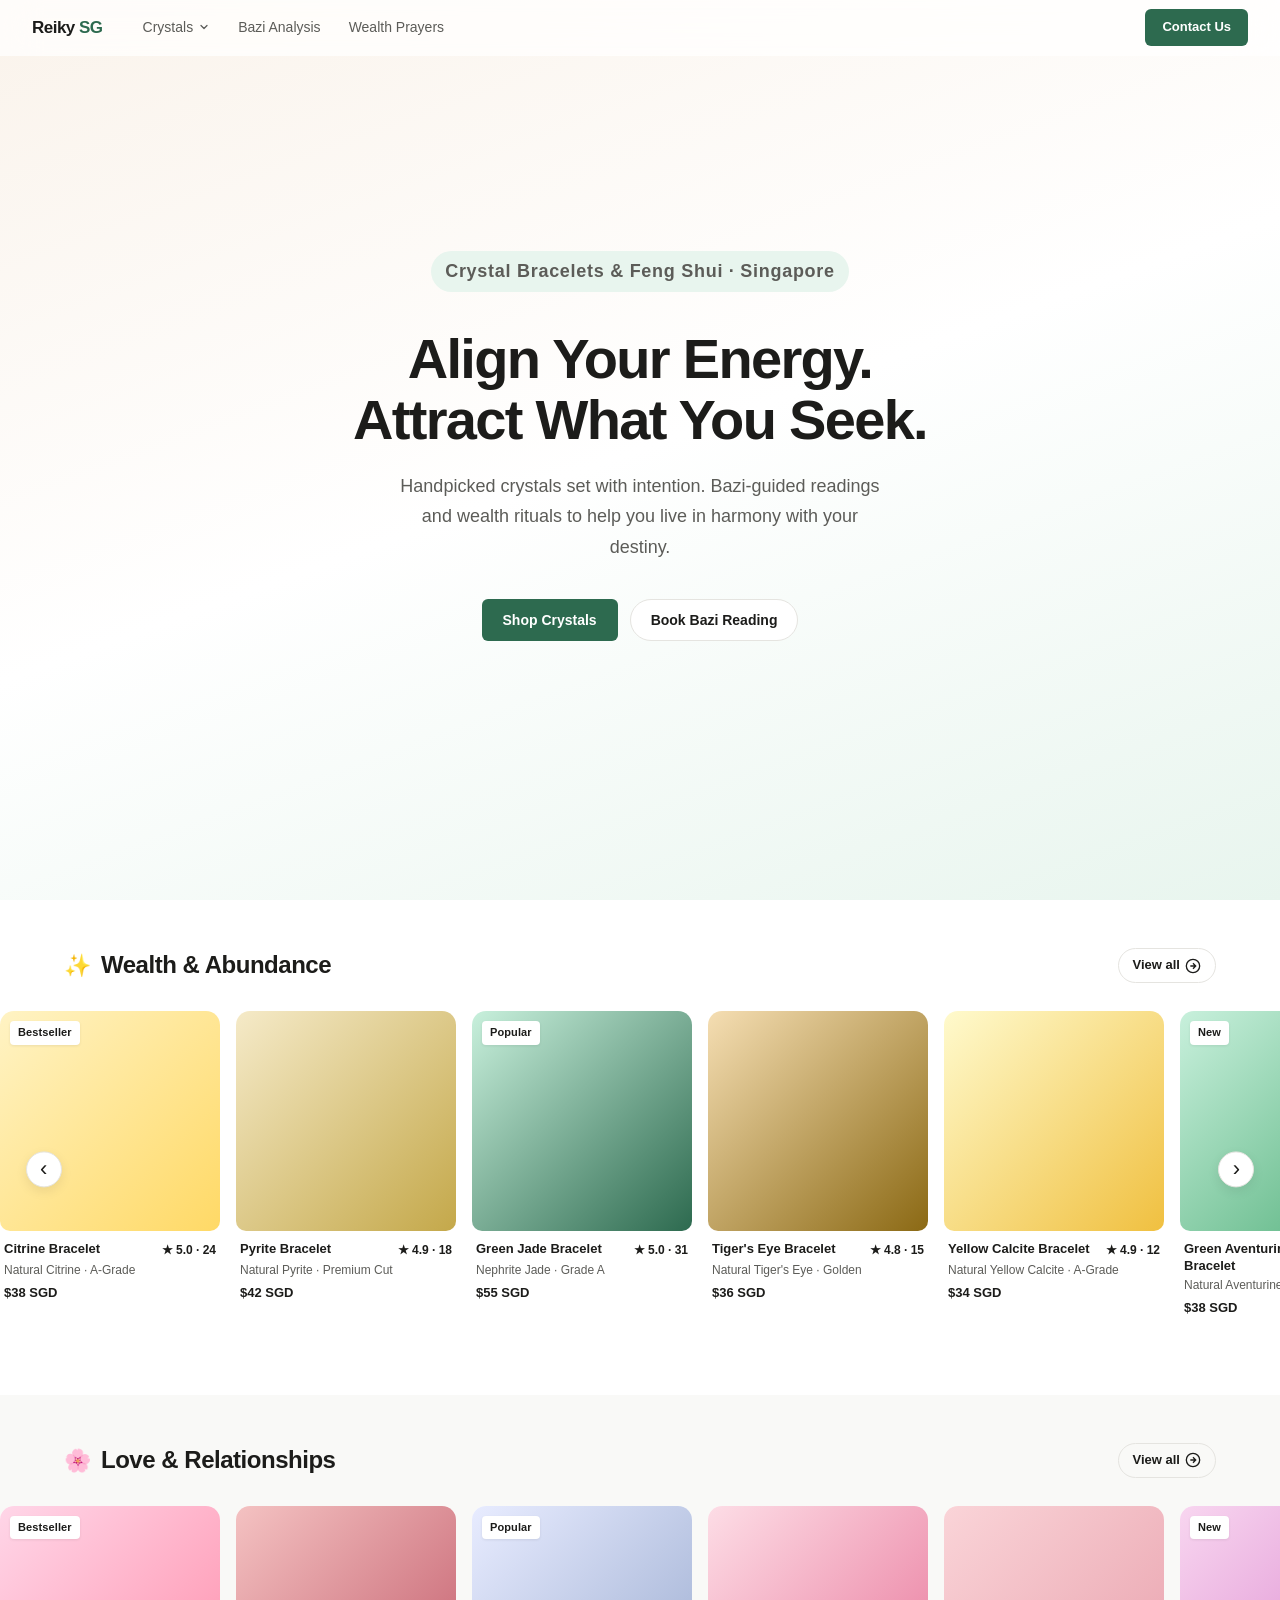
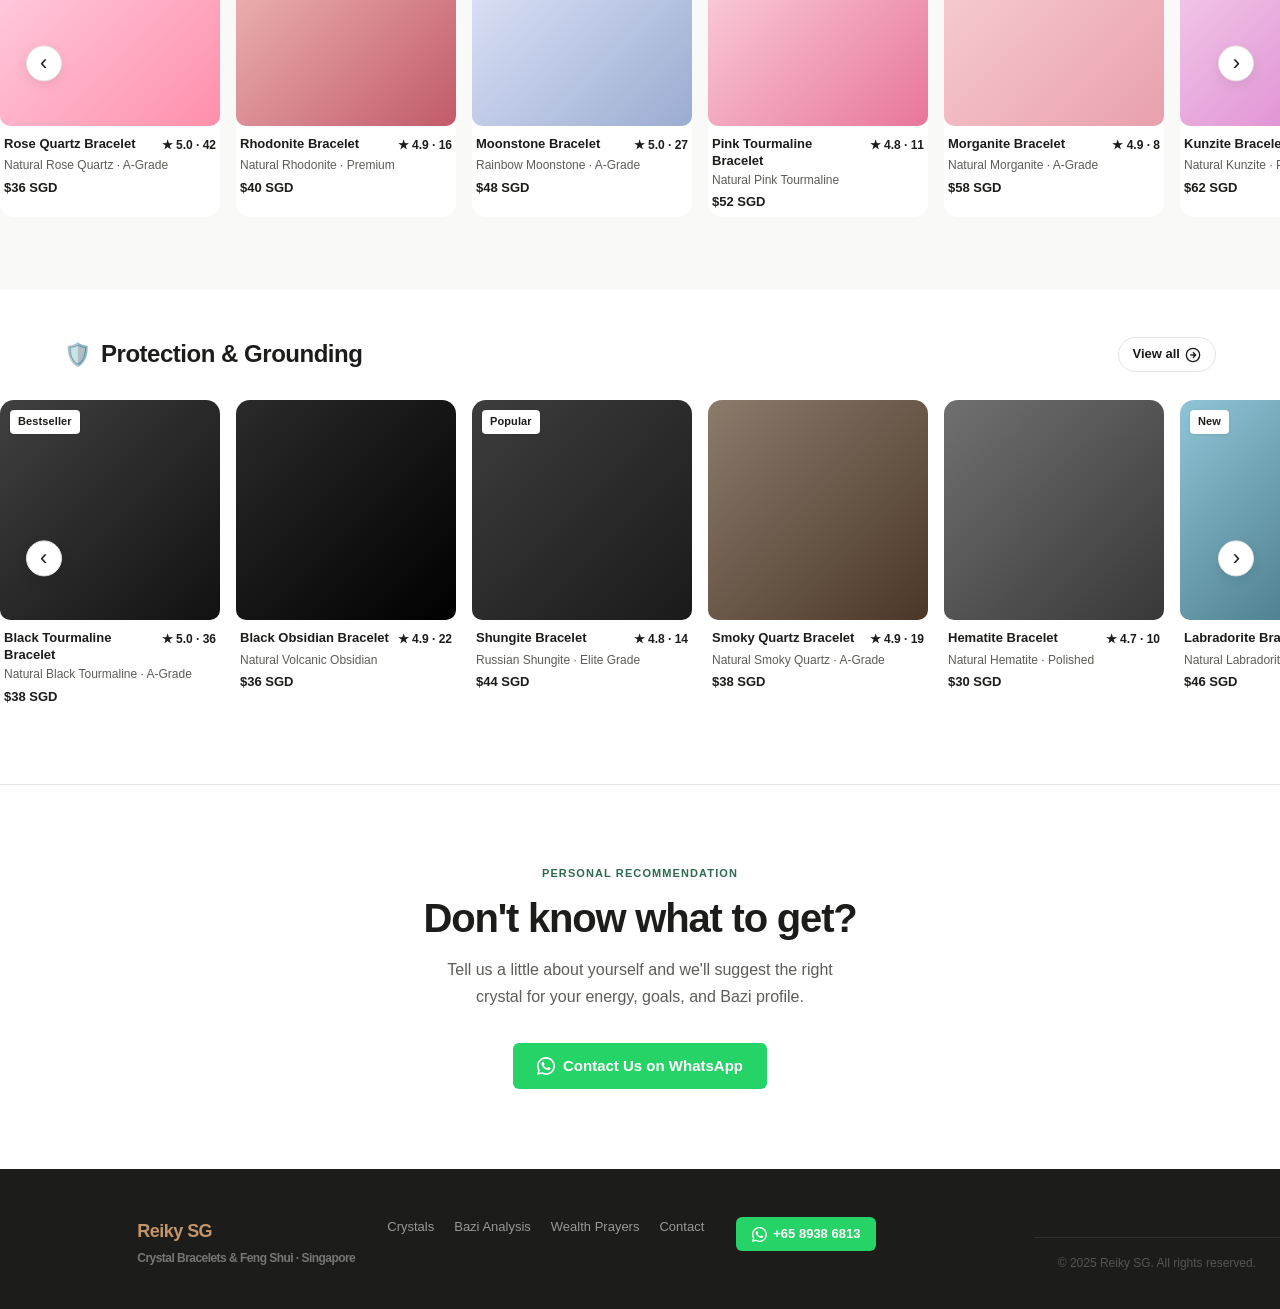
==== commit 61800c46: "Add product detail pages and link carousel cards - New crystals/product.html: Airbnb-style PDP templ" ====
--- a/index.html
+++ b/index.html
@@ -38,83 +38,83 @@
       <button class="cr-arrow cr-arrow--left" aria-label="Scroll left" data-row="wealth">&lsaquo;</button>
       <div class="cr-track" id="track-wealth">
 
-        <div class="ccard">
+        <a class="ccard" href="/crystals/product.html?id=citrine">
           <div class="ccard-img ccard-img--citrine">
             <span class="ccard-badge">Bestseller</span>
           </div>
           <div class="ccard-body">
             <div class="ccard-top">
               <p class="ccard-name">Citrine Bracelet</p>
-              <span class="ccard-rating">★ 5.0</span>
+              <span class="ccard-rating">★ 5.0 · 24</span>
             </div>
             <p class="ccard-stone">Natural Citrine · A-Grade</p>
             <p class="ccard-price">$38 SGD</p>
           </div>
-        </div>
-
-        <div class="ccard">
+        </a>
+
+        <a class="ccard" href="/crystals/product.html?id=pyrite">
           <div class="ccard-img ccard-img--pyrite"></div>
           <div class="ccard-body">
             <div class="ccard-top">
               <p class="ccard-name">Pyrite Bracelet</p>
-              <span class="ccard-rating">★ 4.9</span>
+              <span class="ccard-rating">★ 4.9 · 18</span>
             </div>
             <p class="ccard-stone">Natural Pyrite · Premium Cut</p>
             <p class="ccard-price">$42 SGD</p>
           </div>
-        </div>
-
-        <div class="ccard">
+        </a>
+
+        <a class="ccard" href="/crystals/product.html?id=jade">
           <div class="ccard-img ccard-img--jade">
             <span class="ccard-badge">Popular</span>
           </div>
           <div class="ccard-body">
             <div class="ccard-top">
               <p class="ccard-name">Green Jade Bracelet</p>
-              <span class="ccard-rating">★ 5.0</span>
+              <span class="ccard-rating">★ 5.0 · 31</span>
             </div>
             <p class="ccard-stone">Nephrite Jade · Grade A</p>
             <p class="ccard-price">$55 SGD</p>
           </div>
-        </div>
-
-        <div class="ccard">
+        </a>
+
+        <a class="ccard" href="/crystals/product.html?id=tigers-eye">
           <div class="ccard-img ccard-img--tigers-eye"></div>
           <div class="ccard-body">
             <div class="ccard-top">
               <p class="ccard-name">Tiger's Eye Bracelet</p>
-              <span class="ccard-rating">★ 4.8</span>
+              <span class="ccard-rating">★ 4.8 · 15</span>
             </div>
             <p class="ccard-stone">Natural Tiger's Eye · Golden</p>
             <p class="ccard-price">$36 SGD</p>
           </div>
-        </div>
-
-        <div class="ccard">
+        </a>
+
+        <a class="ccard" href="/crystals/product.html?id=yellow-calcite">
           <div class="ccard-img ccard-img--yellow-calcite"></div>
           <div class="ccard-body">
             <div class="ccard-top">
               <p class="ccard-name">Yellow Calcite Bracelet</p>
-              <span class="ccard-rating">★ 4.9</span>
+              <span class="ccard-rating">★ 4.9 · 12</span>
             </div>
             <p class="ccard-stone">Natural Yellow Calcite · A-Grade</p>
             <p class="ccard-price">$34 SGD</p>
           </div>
-        </div>
-
-        <div class="ccard">
+        </a>
+
+        <a class="ccard" href="/crystals/product.html?id=green-aventurine">
           <div class="ccard-img ccard-img--green-aventurine-w">
             <span class="ccard-badge">New</span>
           </div>
           <div class="ccard-body">
             <div class="ccard-top">
               <p class="ccard-name">Green Aventurine Bracelet</p>
-              <span class="ccard-rating">★ 5.0</span>
+              <span class="ccard-rating">★ 5.0 · 9</span>
             </div>
             <p class="ccard-stone">Natural Aventurine · Premium</p>
             <p class="ccard-price">$38 SGD</p>
           </div>
-        </div>
+        </a>
 
       </div>
       <button class="cr-arrow cr-arrow--right" aria-label="Scroll right" data-row="wealth">&rsaquo;</button>
@@ -134,83 +134,83 @@
       <button class="cr-arrow cr-arrow--left" aria-label="Scroll left" data-row="love">&lsaquo;</button>
       <div class="cr-track" id="track-love">
 
-        <div class="ccard">
+        <a class="ccard" href="/crystals/product.html?id=rose-quartz">
           <div class="ccard-img ccard-img--rose-quartz">
             <span class="ccard-badge">Bestseller</span>
           </div>
           <div class="ccard-body">
             <div class="ccard-top">
               <p class="ccard-name">Rose Quartz Bracelet</p>
-              <span class="ccard-rating">★ 5.0</span>
+              <span class="ccard-rating">★ 5.0 · 42</span>
             </div>
             <p class="ccard-stone">Natural Rose Quartz · A-Grade</p>
             <p class="ccard-price">$36 SGD</p>
           </div>
-        </div>
-
-        <div class="ccard">
+        </a>
+
+        <a class="ccard" href="/crystals/product.html?id=rhodonite">
           <div class="ccard-img ccard-img--rhodonite"></div>
           <div class="ccard-body">
             <div class="ccard-top">
               <p class="ccard-name">Rhodonite Bracelet</p>
-              <span class="ccard-rating">★ 4.9</span>
+              <span class="ccard-rating">★ 4.9 · 16</span>
             </div>
             <p class="ccard-stone">Natural Rhodonite · Premium</p>
             <p class="ccard-price">$40 SGD</p>
           </div>
-        </div>
-
-        <div class="ccard">
+        </a>
+
+        <a class="ccard" href="/crystals/product.html?id=moonstone">
           <div class="ccard-img ccard-img--moonstone">
             <span class="ccard-badge">Popular</span>
           </div>
           <div class="ccard-body">
             <div class="ccard-top">
               <p class="ccard-name">Moonstone Bracelet</p>
-              <span class="ccard-rating">★ 5.0</span>
+              <span class="ccard-rating">★ 5.0 · 27</span>
             </div>
             <p class="ccard-stone">Rainbow Moonstone · A-Grade</p>
             <p class="ccard-price">$48 SGD</p>
           </div>
-        </div>
-
-        <div class="ccard">
+        </a>
+
+        <a class="ccard" href="/crystals/product.html?id=pink-tourmaline">
           <div class="ccard-img ccard-img--pink-tourmaline"></div>
           <div class="ccard-body">
             <div class="ccard-top">
               <p class="ccard-name">Pink Tourmaline Bracelet</p>
-              <span class="ccard-rating">★ 4.8</span>
+              <span class="ccard-rating">★ 4.8 · 11</span>
             </div>
             <p class="ccard-stone">Natural Pink Tourmaline</p>
             <p class="ccard-price">$52 SGD</p>
           </div>
-        </div>
-
-        <div class="ccard">
+        </a>
+
+        <a class="ccard" href="/crystals/product.html?id=morganite">
           <div class="ccard-img ccard-img--morganite"></div>
           <div class="ccard-body">
             <div class="ccard-top">
               <p class="ccard-name">Morganite Bracelet</p>
-              <span class="ccard-rating">★ 4.9</span>
+              <span class="ccard-rating">★ 4.9 · 8</span>
             </div>
             <p class="ccard-stone">Natural Morganite · A-Grade</p>
             <p class="ccard-price">$58 SGD</p>
           </div>
-        </div>
-
-        <div class="ccard">
+        </a>
+
+        <a class="ccard" href="/crystals/product.html?id=kunzite">
           <div class="ccard-img ccard-img--kunzite">
             <span class="ccard-badge">New</span>
           </div>
           <div class="ccard-body">
             <div class="ccard-top">
               <p class="ccard-name">Kunzite Bracelet</p>
-              <span class="ccard-rating">★ 5.0</span>
+              <span class="ccard-rating">★ 5.0 · 6</span>
             </div>
             <p class="ccard-stone">Natural Kunzite · Premium Cut</p>
             <p class="ccard-price">$62 SGD</p>
           </div>
-        </div>
+        </a>
 
       </div>
       <button class="cr-arrow cr-arrow--right" aria-label="Scroll right" data-row="love">&rsaquo;</button>
@@ -230,83 +230,83 @@
       <button class="cr-arrow cr-arrow--left" aria-label="Scroll left" data-row="protection">&lsaquo;</button>
       <div class="cr-track" id="track-protection">
 
-        <div class="ccard">
+        <a class="ccard" href="/crystals/product.html?id=black-tourmaline">
           <div class="ccard-img ccard-img--black-tourmaline">
             <span class="ccard-badge">Bestseller</span>
           </div>
           <div class="ccard-body">
             <div class="ccard-top">
               <p class="ccard-name">Black Tourmaline Bracelet</p>
-              <span class="ccard-rating">★ 5.0</span>
+              <span class="ccard-rating">★ 5.0 · 36</span>
             </div>
             <p class="ccard-stone">Natural Black Tourmaline · A-Grade</p>
             <p class="ccard-price">$38 SGD</p>
           </div>
-        </div>
-
-        <div class="ccard">
+        </a>
+
+        <a class="ccard" href="/crystals/product.html?id=obsidian">
           <div class="ccard-img ccard-img--obsidian"></div>
           <div class="ccard-body">
             <div class="ccard-top">
               <p class="ccard-name">Black Obsidian Bracelet</p>
-              <span class="ccard-rating">★ 4.9</span>
+              <span class="ccard-rating">★ 4.9 · 22</span>
             </div>
             <p class="ccard-stone">Natural Volcanic Obsidian</p>
             <p class="ccard-price">$36 SGD</p>
           </div>
-        </div>
-
-        <div class="ccard">
+        </a>
+
+        <a class="ccard" href="/crystals/product.html?id=shungite">
           <div class="ccard-img ccard-img--shungite">
             <span class="ccard-badge">Popular</span>
           </div>
           <div class="ccard-body">
             <div class="ccard-top">
               <p class="ccard-name">Shungite Bracelet</p>
-              <span class="ccard-rating">★ 4.8</span>
+              <span class="ccard-rating">★ 4.8 · 14</span>
             </div>
             <p class="ccard-stone">Russian Shungite · Elite Grade</p>
             <p class="ccard-price">$44 SGD</p>
           </div>
-        </div>
-
-        <div class="ccard">
+        </a>
+
+        <a class="ccard" href="/crystals/product.html?id=smoky-quartz">
           <div class="ccard-img ccard-img--smoky-quartz"></div>
           <div class="ccard-body">
             <div class="ccard-top">
               <p class="ccard-name">Smoky Quartz Bracelet</p>
-              <span class="ccard-rating">★ 4.9</span>
+              <span class="ccard-rating">★ 4.9 · 19</span>
             </div>
             <p class="ccard-stone">Natural Smoky Quartz · A-Grade</p>
             <p class="ccard-price">$38 SGD</p>
           </div>
-        </div>
-
-        <div class="ccard">
+        </a>
+
+        <a class="ccard" href="/crystals/product.html?id=hematite">
           <div class="ccard-img ccard-img--hematite"></div>
           <div class="ccard-body">
             <div class="ccard-top">
               <p class="ccard-name">Hematite Bracelet</p>
-              <span class="ccard-rating">★ 4.7</span>
+              <span class="ccard-rating">★ 4.7 · 10</span>
             </div>
             <p class="ccard-stone">Natural Hematite · Polished</p>
             <p class="ccard-price">$30 SGD</p>
           </div>
-        </div>
-
-        <div class="ccard">
+        </a>
+
+        <a class="ccard" href="/crystals/product.html?id=labradorite">
           <div class="ccard-img ccard-img--labradorite">
             <span class="ccard-badge">New</span>
           </div>
           <div class="ccard-body">
             <div class="ccard-top">
               <p class="ccard-name">Labradorite Bracelet</p>
-              <span class="ccard-rating">★ 5.0</span>
+              <span class="ccard-rating">★ 5.0 · 7</span>
             </div>
             <p class="ccard-stone">Natural Labradorite · Premium</p>
             <p class="ccard-price">$46 SGD</p>
           </div>
-        </div>
+        </a>
 
       </div>
       <button class="cr-arrow cr-arrow--right" aria-label="Scroll right" data-row="protection">&rsaquo;</button>
--- a/styles/main.css
+++ b/styles/main.css
@@ -521,7 +521,7 @@
 
 .cr-header {
   display: flex; align-items: center; justify-content: space-between;
-  padding: 0 32px; margin-bottom: 24px;
+  padding: 0 clamp(24px, 5vw, 80px); margin-bottom: 24px;
 }
 .cr-heading {
   display: flex; align-items: center; gap: 10px;
@@ -549,7 +549,7 @@
   overflow-x: auto; overflow-y: hidden;
   scroll-snap-type: x mandatory;
   -webkit-overflow-scrolling: touch;
-  padding: 4px 32px 12px;
+  padding: 4px clamp(24px, 5vw, 80px) 16px;
   scrollbar-width: none;
 }
 .cr-track::-webkit-scrollbar { display: none; }
@@ -566,11 +566,12 @@
   transition: opacity 0.2s, box-shadow 0.2s;
 }
 .cr-arrow:hover { box-shadow: var(--shadow-lg); }
-.cr-arrow--left  { left: 6px; }
-.cr-arrow--right { right: 6px; }
+.cr-arrow--left  { left: clamp(8px, 2vw, 44px); }
+.cr-arrow--right { right: clamp(8px, 2vw, 44px); }
 
 /* ── CRYSTAL CARD ── */
 .ccard {
+  display: block;
   flex: 0 0 220px; scroll-snap-align: start;
   background: var(--bg); border-radius: var(--radius-lg);
   overflow: hidden; cursor: pointer;
@@ -654,8 +655,160 @@
   max-width: 400px; margin: 0 auto 32px;
 }
 
+/* ── PRODUCT DETAIL PAGE ─────────────────────────────── */
+
+.pdp-wrap { max-width: 1200px; margin: 0 auto; padding: 80px 32px 60px; }
+
+/* Breadcrumb */
+.pdp-breadcrumb {
+  display: flex; align-items: center; gap: 6px;
+  font-size: 13px; color: var(--text-muted); margin-bottom: 24px;
+  flex-wrap: wrap;
+}
+.pdp-breadcrumb a { color: var(--text-muted); text-decoration: underline; text-underline-offset: 2px; }
+.pdp-breadcrumb span { color: #ccc; }
+
+/* Hero image */
+.pdp-img-hero {
+  width: 100%; aspect-ratio: 16/7; border-radius: var(--radius-lg);
+  background: var(--bg-card); margin-bottom: 40px; position: relative;
+  overflow: hidden;
+}
+.pdp-img-hero .ccard-badge { font-size: 13px; padding: 5px 12px; }
+
+/* Two-column layout */
+.pdp-layout {
+  display: grid;
+  grid-template-columns: minmax(0, 1fr) 360px;
+  gap: 72px;
+  align-items: start;
+}
+
+/* ── LEFT MAIN ── */
+.pdp-title-block { padding-bottom: 0; }
+.pdp-title {
+  font-size: clamp(1.6rem, 3vw, 2.2rem); font-weight: 800;
+  color: var(--text); letter-spacing: -0.03em; margin-bottom: 6px;
+}
+.pdp-stone-label { font-size: 14px; color: var(--text-muted); margin-bottom: 4px; }
+.pdp-category-label { font-size: 13px; font-weight: 600; color: var(--accent); margin-bottom: 10px; }
+.pdp-rating-row { display: flex; align-items: center; gap: 5px; }
+.pdp-star { font-size: 14px; color: var(--text); }
+.pdp-rating-num { font-size: 14px; font-weight: 700; color: var(--text); }
+.pdp-rating-dot { color: var(--text-muted); }
+.pdp-review-count { font-size: 13px; color: var(--text); text-underline-offset: 2px; text-decoration: underline; font-weight: 600; }
+
+.pdp-divider { height: 1px; background: var(--border); margin: 28px 0; }
+
+/* Highlights */
+.pdp-highlights { display: flex; flex-direction: column; gap: 20px; }
+.pdp-highlight { display: flex; align-items: flex-start; gap: 16px; }
+.pdp-hl-icon { font-size: 22px; flex-shrink: 0; margin-top: 1px; }
+.pdp-hl-title { font-size: 14px; font-weight: 700; color: var(--text); margin-bottom: 3px; }
+.pdp-hl-desc { font-size: 13px; color: var(--text-muted); line-height: 1.6; }
+
+/* Description */
+.pdp-description { }
+.pdp-desc-text { font-size: 14px; color: var(--text); line-height: 1.8; }
+.pdp-show-more {
+  background: none; border: none; padding: 0; margin-top: 10px;
+  font-size: 14px; font-weight: 700; color: var(--text);
+  text-decoration: underline; cursor: pointer; font-family: var(--font);
+}
+
+/* Crystal Properties */
+.pdp-section-title { font-size: 20px; font-weight: 700; color: var(--text); margin-bottom: 20px; }
+.pdp-props-grid { display: grid; grid-template-columns: repeat(2, 1fr); gap: 16px; }
+.pdp-prop { display: flex; align-items: center; gap: 12px; }
+.pdp-prop-icon { font-size: 20px; flex-shrink: 0; }
+.pdp-prop-label { font-size: 11px; font-weight: 600; color: var(--text-muted); text-transform: uppercase; letter-spacing: 0.05em; margin-bottom: 2px; }
+.pdp-prop-value { font-size: 13px; font-weight: 500; color: var(--text); }
+
+/* Reviews */
+.pdp-reviews-section { }
+.pdp-reviews-header { display: flex; align-items: center; gap: 8px; margin-bottom: 24px; }
+.pdp-reviews-score { font-size: 22px; font-weight: 700; color: var(--text); }
+.pdp-reviews-count { font-size: 22px; font-weight: 700; color: var(--text); }
+
+.pdp-rating-breakdown { display: grid; grid-template-columns: repeat(2, 1fr); gap: 12px; margin-bottom: 32px; }
+.pdp-rb-row { display: flex; align-items: center; gap: 10px; }
+.pdp-rb-label { font-size: 13px; color: var(--text); flex: 1; }
+.pdp-rb-bar { width: 100px; height: 4px; background: var(--border); border-radius: 2px; flex-shrink: 0; }
+.pdp-rb-fill { height: 100%; background: var(--text); border-radius: 2px; }
+.pdp-rb-score { font-size: 13px; color: var(--text); width: 28px; text-align: right; flex-shrink: 0; }
+
+.pdp-review-cards { display: grid; grid-template-columns: repeat(2, 1fr); gap: 28px; }
+.pdp-reviewer { display: flex; align-items: center; gap: 12px; margin-bottom: 10px; }
+.pdp-reviewer-avatar {
+  width: 40px; height: 40px; border-radius: 50%;
+  background: #E8E0D5; display: flex; align-items: center; justify-content: center;
+  font-size: 14px; font-weight: 700; color: var(--text); flex-shrink: 0;
+}
+.pdp-reviewer-name { font-size: 14px; font-weight: 700; color: var(--text); }
+.pdp-reviewer-date { font-size: 13px; color: var(--text-muted); }
+.pdp-review-text { font-size: 14px; color: var(--text); line-height: 1.6; }
+
+/* Things to Know */
+.pdp-ttk { }
+.pdp-ttk-grid { display: grid; grid-template-columns: repeat(3, 1fr); gap: 32px; }
+.pdp-ttk-col-title { font-size: 15px; font-weight: 700; color: var(--text); margin-bottom: 12px; }
+.pdp-ttk-list { list-style: none; padding: 0; display: flex; flex-direction: column; gap: 8px; }
+.pdp-ttk-list li { font-size: 13px; color: var(--text); line-height: 1.5; }
+
+/* ── RIGHT SIDEBAR WIDGET ── */
+.pdp-sidebar { }
+.pdp-widget {
+  position: sticky; top: 88px;
+  border: 1px solid #DDDDDD; border-radius: 12px; padding: 28px;
+  box-shadow: 0 6px 16px rgba(0,0,0,0.10);
+}
+.pdp-widget-price-row { display: flex; align-items: baseline; gap: 8px; margin-bottom: 4px; }
+.pdp-widget-price { font-size: 22px; font-weight: 700; color: var(--text); }
+.pdp-widget-price-note { font-size: 14px; color: var(--text-muted); }
+.pdp-widget-rating { display: flex; align-items: center; gap: 5px; font-size: 13px; color: var(--text); margin-bottom: 16px; }
+.pdp-widget-rating a { color: var(--text); text-decoration: underline; text-underline-offset: 2px; font-weight: 600; }
+
+.pdp-widget-divider { height: 1px; background: var(--border); margin: 16px 0; }
+
+.pdp-widget-delivery {
+  display: flex; align-items: center; gap: 8px;
+  font-size: 13px; color: var(--text-muted); margin-bottom: 16px;
+}
+.pdp-widget-delivery svg { flex-shrink: 0; }
+
+.pdp-widget-btn { width: 100%; justify-content: center; font-size: 15px; padding: 13px 20px; margin-bottom: 10px; }
+
+.pdp-add-to-cart {
+  width: 100%; display: flex; align-items: center; justify-content: center; gap: 8px;
+  padding: 13px 20px; border-radius: var(--radius-sm);
+  background: transparent; border: 1.5px solid var(--text);
+  font-size: 15px; font-weight: 600; color: var(--text);
+  cursor: pointer; font-family: var(--font);
+  transition: background 0.15s;
+  margin-bottom: 16px;
+}
+.pdp-add-to-cart:hover { background: var(--bg-card); }
+
+.pdp-cart-toast {
+  font-size: 13px; text-align: center; color: var(--accent);
+  font-weight: 600; height: 0; overflow: hidden;
+  transition: height 0.2s; margin-bottom: 0;
+}
+.pdp-cart-toast.visible { height: 24px; margin-bottom: 12px; }
+
+.pdp-widget-note { font-size: 12px; color: var(--text-muted); text-align: center; line-height: 1.5; }
+
 /* ── RESPONSIVE ── */
+@media (max-width: 1024px) {
+  .pdp-layout { grid-template-columns: 1fr; gap: 40px; }
+  .pdp-sidebar .pdp-widget { position: static; }
+  .pdp-review-cards { grid-template-columns: 1fr; }
+  .pdp-ttk-grid { grid-template-columns: 1fr; gap: 24px; }
+}
 @media (max-width: 768px) {
+  .pdp-wrap { padding: 72px 20px 40px; }
+  .pdp-rating-breakdown { grid-template-columns: 1fr; }
+  .pdp-props-grid { grid-template-columns: 1fr; }
   .cr-header { padding: 0 16px; }
   .cr-track { padding: 4px 16px 12px; gap: 12px; }
   .ccard { flex: 0 0 180px; }
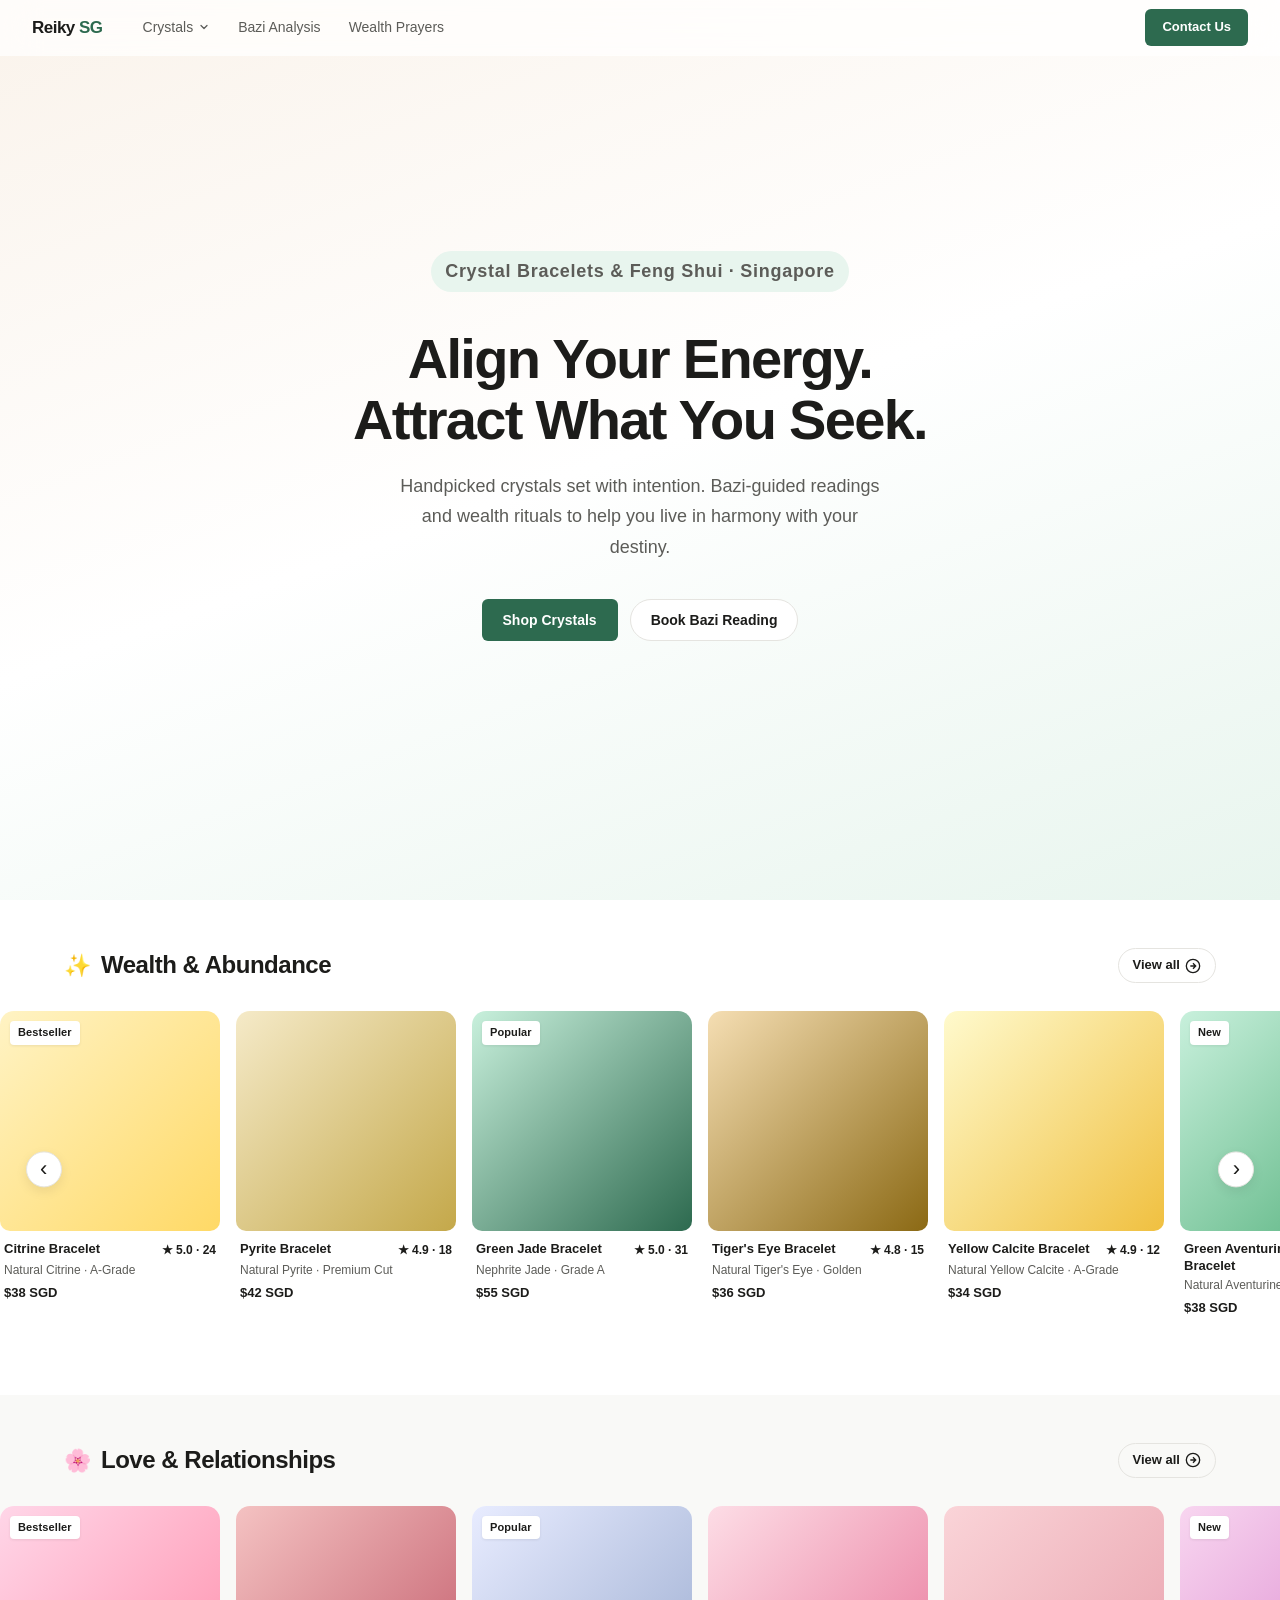
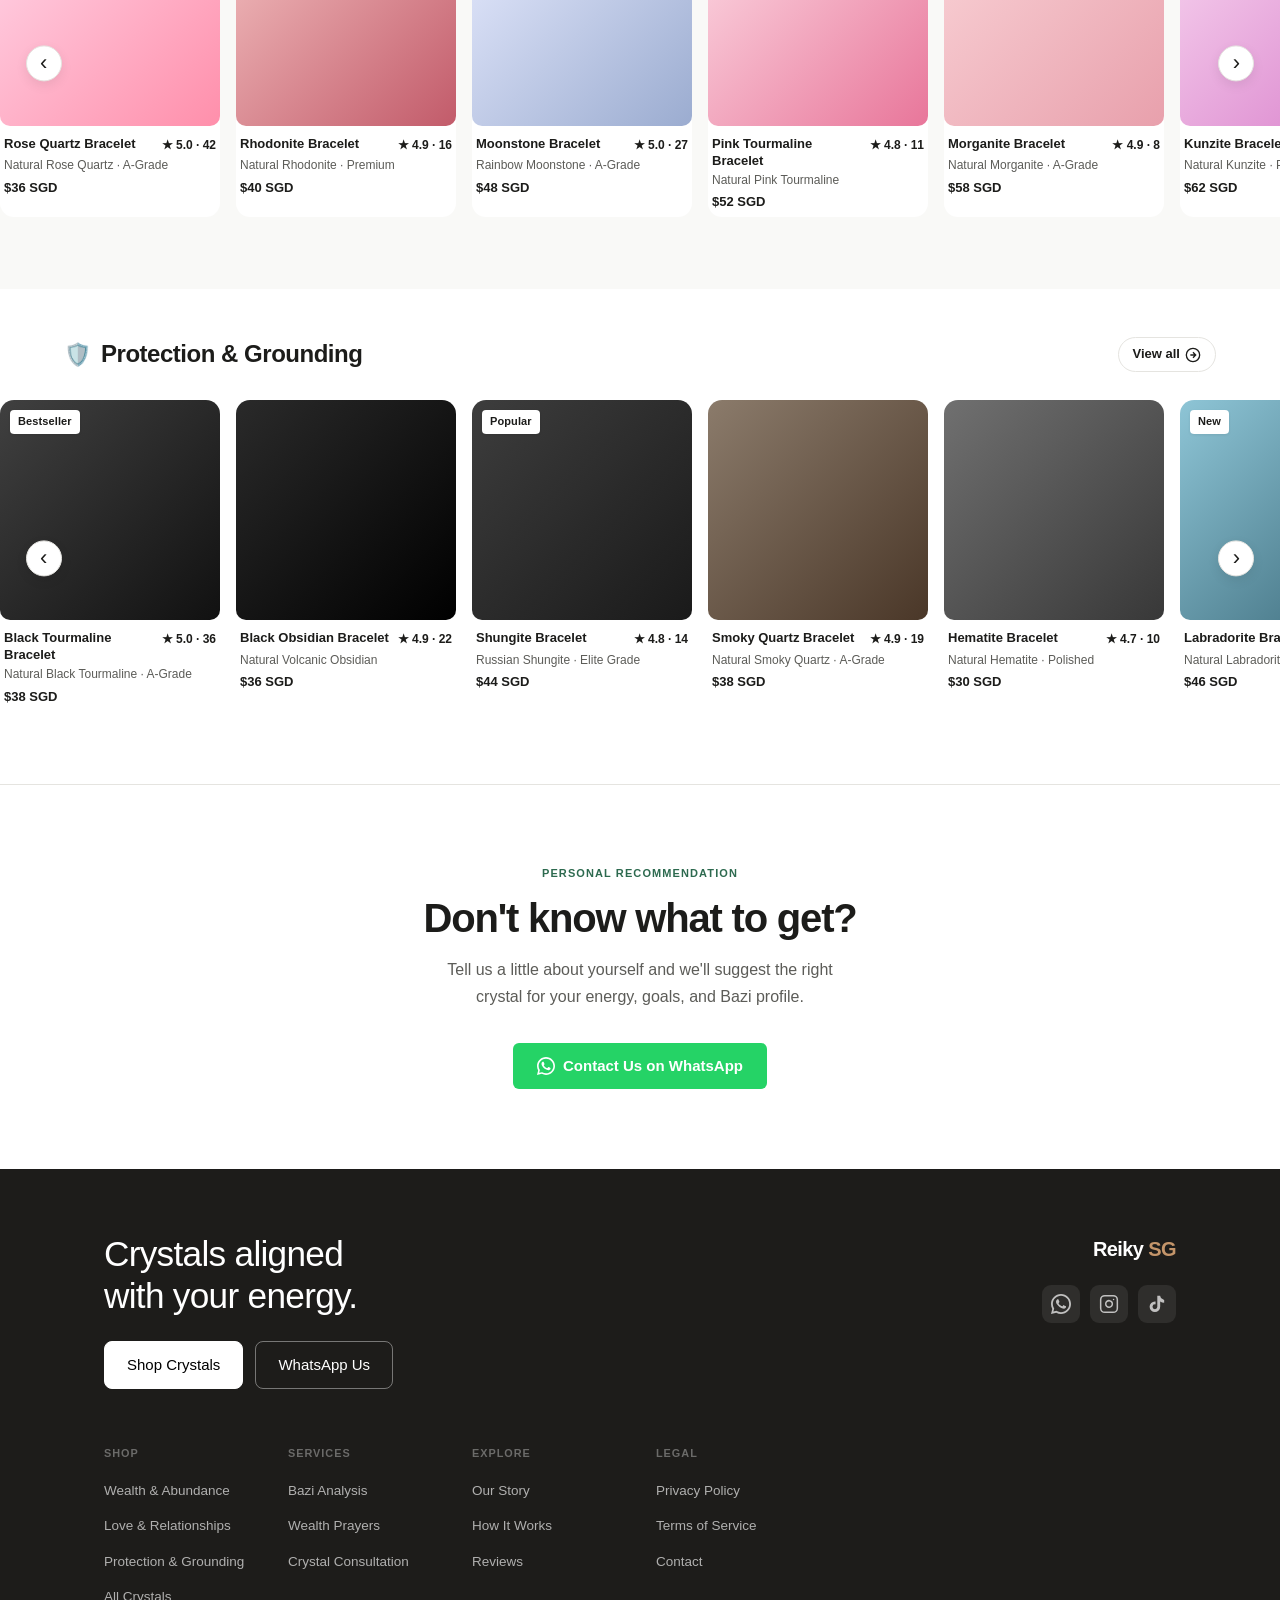
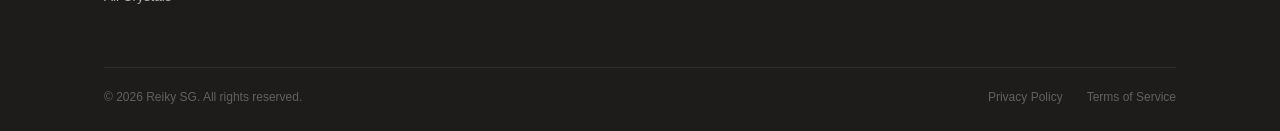
==== commit 44fea3b1: "Redesign footer with Clay-style dark layout - Dark #1d1c1a background, big headline, two CTAs (Shop " ====
--- a/index.html
+++ b/index.html
@@ -333,26 +333,86 @@
 
   <!-- ── FOOTER ── -->
   <footer class="footer">
-    <div class="container footer-inner">
-      <div class="footer-brand">
-        <span class="footer-logo">Reiky <span>SG</span></span>
-        <p class="footer-tagline">Crystal Bracelets &amp; Feng Shui · Singapore</p>
-      </div>
-      <div class="footer-links">
-        <a href="/crystals/">Crystals</a>
-        <a href="/bazi-analysis.html">Bazi Analysis</a>
-        <a href="/wealth-prayers.html">Wealth Prayers</a>
-        <a href="/#contact">Contact</a>
-      </div>
-      <div class="footer-contact">
-        <a href="https://wa.me/6589386813" class="btn btn-wa-sm" target="_blank" rel="noopener">
-          <svg width="15" height="15" viewBox="0 0 24 24" fill="currentColor"><path d="M17.472 14.382c-.297-.149-1.758-.867-2.03-.967-.273-.099-.471-.148-.67.15-.197.297-.767.966-.94 1.164-.173.199-.347.223-.644.075-.297-.15-1.255-.463-2.39-1.475-.883-.788-1.48-1.761-1.653-2.059-.173-.297-.018-.458.13-.606.134-.133.298-.347.446-.52.149-.174.198-.298.298-.497.099-.198.05-.371-.025-.52-.075-.149-.669-1.612-.916-2.207-.242-.579-.487-.5-.669-.51-.173-.008-.371-.01-.57-.01-.198 0-.52.074-.792.372-.272.297-1.04 1.016-1.04 2.479 0 1.462 1.065 2.875 1.213 3.074.149.198 2.096 3.2 5.077 4.487.709.306 1.262.489 1.694.625.712.227 1.36.195 1.871.118.571-.085 1.758-.719 2.006-1.413.248-.694.248-1.289.173-1.413-.074-.124-.272-.198-.57-.347z"/><path d="M12 0C5.373 0 0 5.373 0 12c0 2.127.558 4.126 1.534 5.86L0 24l6.335-1.51A11.955 11.955 0 0012 24c6.627 0 12-5.373 12-12S18.627 0 12 0zm0 21.818a9.818 9.818 0 01-5.001-1.366l-.357-.213-3.76.896.953-3.659-.233-.376A9.792 9.792 0 012.182 12C2.182 6.575 6.575 2.182 12 2.182S21.818 6.575 21.818 12 17.425 21.818 12 21.818z"/></svg>
-          +65 8938 6813
-        </a>
-      </div>
-    </div>
-    <div class="footer-bottom">
-      <p>&copy; 2025 Reiky SG. All rights reserved.</p>
+    <div class="footer-container">
+
+      <!-- Top: heading + CTAs | logo + socials -->
+      <div class="footer-top">
+        <div class="footer-top-left">
+          <h2 class="footer-headline">Crystals aligned<br>with your energy.</h2>
+          <div class="footer-ctas">
+            <a href="/crystals/" class="footer-btn footer-btn--primary">Shop Crystals</a>
+            <a
+              href="https://wa.me/6589386813?text=Hi%20Reiky%20SG!%20I'd%20like%20to%20learn%20more."
+              class="footer-btn footer-btn--outline"
+              target="_blank" rel="noopener"
+            >WhatsApp Us</a>
+          </div>
+        </div>
+        <div class="footer-top-right">
+          <span class="footer-wordmark">Reiky <span>SG</span></span>
+          <div class="footer-socials">
+            <!-- WhatsApp -->
+            <a href="https://wa.me/6589386813" target="_blank" rel="noopener" aria-label="WhatsApp" class="footer-social-icon">
+              <svg width="20" height="20" viewBox="0 0 24 24" fill="currentColor"><path d="M17.472 14.382c-.297-.149-1.758-.867-2.03-.967-.273-.099-.471-.148-.67.15-.197.297-.767.966-.94 1.164-.173.199-.347.223-.644.075-.297-.15-1.255-.463-2.39-1.475-.883-.788-1.48-1.761-1.653-2.059-.173-.297-.018-.458.13-.606.134-.133.298-.347.446-.52.149-.174.198-.298.298-.497.099-.198.05-.371-.025-.52-.075-.149-.669-1.612-.916-2.207-.242-.579-.487-.5-.669-.51-.173-.008-.371-.01-.57-.01-.198 0-.52.074-.792.372-.272.297-1.04 1.016-1.04 2.479 0 1.462 1.065 2.875 1.213 3.074.149.198 2.096 3.2 5.077 4.487.709.306 1.262.489 1.694.625.712.227 1.36.195 1.871.118.571-.085 1.758-.719 2.006-1.413.248-.694.248-1.289.173-1.413-.074-.124-.272-.198-.57-.347z"/><path d="M12 0C5.373 0 0 5.373 0 12c0 2.127.558 4.126 1.534 5.86L0 24l6.335-1.51A11.955 11.955 0 0012 24c6.627 0 12-5.373 12-12S18.627 0 12 0zm0 21.818a9.818 9.818 0 01-5.001-1.366l-.357-.213-3.76.896.953-3.659-.233-.376A9.792 9.792 0 012.182 12C2.182 6.575 6.575 2.182 12 2.182S21.818 6.575 21.818 12 17.425 21.818 12 21.818z"/></svg>
+            </a>
+            <!-- Instagram -->
+            <a href="https://instagram.com/reiky.sg" target="_blank" rel="noopener" aria-label="Instagram" class="footer-social-icon">
+              <svg width="20" height="20" viewBox="0 0 24 24" fill="none" stroke="currentColor" stroke-width="1.8" stroke-linecap="round" stroke-linejoin="round"><rect x="2" y="2" width="20" height="20" rx="5" ry="5"/><path d="M16 11.37A4 4 0 1 1 12.63 8 4 4 0 0 1 16 11.37z"/><line x1="17.5" y1="6.5" x2="17.51" y2="6.5"/></svg>
+            </a>
+            <!-- TikTok -->
+            <a href="https://tiktok.com/@reiky.sg" target="_blank" rel="noopener" aria-label="TikTok" class="footer-social-icon">
+              <svg width="20" height="20" viewBox="0 0 24 24" fill="currentColor"><path d="M19.59 6.69a4.83 4.83 0 01-3.77-4.25V2h-3.45v13.67a2.89 2.89 0 01-2.88 2.5 2.89 2.89 0 01-2.89-2.89 2.89 2.89 0 012.89-2.89c.28 0 .54.04.79.1V9.01a6.34 6.34 0 00-.79-.05 6.34 6.34 0 00-6.34 6.34 6.34 6.34 0 006.34 6.34 6.34 6.34 0 006.33-6.34V8.99a8.16 8.16 0 004.78 1.52V7.06a4.85 4.85 0 01-1.01-.37z"/></svg>
+            </a>
+          </div>
+        </div>
+      </div>
+
+      <!-- Nav columns -->
+      <div class="footer-nav">
+        <div class="footer-col">
+          <p class="footer-col-heading">Shop</p>
+          <ul>
+            <li><a href="/crystals/wealth.html">Wealth &amp; Abundance</a></li>
+            <li><a href="/crystals/love.html">Love &amp; Relationships</a></li>
+            <li><a href="/crystals/protection.html">Protection &amp; Grounding</a></li>
+            <li><a href="/crystals/">All Crystals</a></li>
+          </ul>
+        </div>
+        <div class="footer-col">
+          <p class="footer-col-heading">Services</p>
+          <ul>
+            <li><a href="/bazi-analysis.html">Bazi Analysis</a></li>
+            <li><a href="/wealth-prayers.html">Wealth Prayers</a></li>
+            <li><a href="/#contact">Crystal Consultation</a></li>
+          </ul>
+        </div>
+        <div class="footer-col">
+          <p class="footer-col-heading">Explore</p>
+          <ul>
+            <li><a href="/#about">Our Story</a></li>
+            <li><a href="/#how-it-works">How It Works</a></li>
+            <li><a href="/#reviews">Reviews</a></li>
+          </ul>
+        </div>
+        <div class="footer-col">
+          <p class="footer-col-heading">Legal</p>
+          <ul>
+            <li><a href="/privacy.html">Privacy Policy</a></li>
+            <li><a href="/terms.html">Terms of Service</a></li>
+            <li><a href="/#contact">Contact</a></li>
+          </ul>
+        </div>
+      </div>
+
+      <!-- Bottom bar -->
+      <div class="footer-bottom">
+        <p>&copy; 2026 Reiky SG. All rights reserved.</p>
+        <div class="footer-bottom-links">
+          <a href="/privacy.html">Privacy Policy</a>
+          <a href="/terms.html">Terms of Service</a>
+        </div>
+      </div>
+
     </div>
   </footer>
 
--- a/styles/main.css
+++ b/styles/main.css
@@ -289,24 +289,6 @@
 }
 .skeleton-section p { color: var(--text-subtle); font-size: 14px; }
 
-/* ── FOOTER ── */
-.footer {
-  background: var(--text); color: rgba(255,255,255,0.7);
-  padding: 40px 32px; display: flex;
-  align-items: center; justify-content: space-between;
-  flex-wrap: wrap; gap: 20px;
-}
-.footer-brand { font-size: 18px; font-weight: 700; color: #fff; letter-spacing: -0.03em; }
-.footer-brand span { color: var(--gold); }
-.footer-wa {
-  display: inline-flex; align-items: center; gap: 8px;
-  background: #25D366; color: #fff; padding: 10px 20px;
-  border-radius: var(--radius-sm); font-size: 14px; font-weight: 600;
-  transition: opacity 0.15s;
-}
-.footer-wa:hover { opacity: 0.88; }
-.footer-right { display: flex; align-items: center; gap: 16px; flex-wrap: wrap; }
-.footer-copy { font-size: 12px; color: rgba(255,255,255,0.4); }
 
 /* ── SCROLL REVEAL ── */
 .reveal {
@@ -493,24 +475,98 @@
 }
 .btn-wa-sm:hover { opacity: 0.88; }
 
-/* ── FOOTER (updated) ── */
-.footer { background: var(--text); color: rgba(255,255,255,0.65); padding: 48px 0 0; }
-.footer-inner {
-  display: flex; flex-wrap: wrap; gap: 32px;
-  align-items: flex-start; justify-content: space-between;
-  padding-bottom: 40px;
-}
-.footer-logo { font-size: 18px; font-weight: 700; color: #fff; letter-spacing: -0.03em; }
-.footer-logo span { color: var(--gold); }
-.footer-tagline { font-size: 12px; color: rgba(255,255,255,0.4); margin-top: 4px; }
-.footer-links { display: flex; flex-wrap: wrap; gap: 20px; align-items: center; }
-.footer-links a { font-size: 13px; color: rgba(255,255,255,0.55); transition: color 0.15s; }
-.footer-links a:hover { color: #fff; }
+/* ── FOOTER (Clay-style) ── */
+.footer {
+  background: #1d1c1a;
+  color: rgba(255,255,255,0.65);
+  padding: 64px 0 0;
+}
+.footer-container {
+  max-width: 1200px;
+  margin: 0 auto;
+  padding: 0 clamp(24px, 5vw, 80px);
+}
+
+/* Top row */
+.footer-top {
+  display: flex; flex-wrap: wrap; gap: 40px;
+  justify-content: space-between; align-items: flex-start;
+  margin-bottom: 56px;
+}
+.footer-top-left { flex: 1 1 340px; max-width: 520px; }
+.footer-headline {
+  font-size: clamp(1.6rem, 3vw, 2.2rem);
+  font-weight: 500; color: #fff;
+  line-height: 1.2; margin-bottom: 24px;
+  letter-spacing: -0.02em;
+}
+.footer-ctas { display: flex; flex-wrap: wrap; gap: 12px; }
+.footer-btn {
+  display: inline-block; padding: 11px 22px;
+  border-radius: 8px; font-size: 15px; font-weight: 500;
+  font-family: var(--font);
+  transition: opacity 0.15s;
+}
+.footer-btn:hover { opacity: 0.82; }
+.footer-btn--primary {
+  background: #fff; color: #000;
+  border: 1.5px solid #fff;
+}
+.footer-btn--outline {
+  background: transparent; color: #fff;
+  border: 1.5px solid rgba(255,255,255,0.4);
+}
+.footer-top-right {
+  flex: 0 1 auto;
+  display: flex; flex-direction: column;
+  align-items: flex-end; gap: 20px;
+}
+.footer-wordmark {
+  font-size: 20px; font-weight: 700; color: #fff;
+  letter-spacing: -0.03em;
+}
+.footer-wordmark span { color: var(--gold); }
+.footer-socials { display: flex; gap: 10px; }
+.footer-social-icon {
+  display: flex; align-items: center; justify-content: center;
+  width: 38px; height: 38px;
+  background: rgba(255,255,255,0.08);
+  border-radius: 9px; color: rgba(255,255,255,0.7);
+  transition: background 0.15s, color 0.15s;
+}
+.footer-social-icon:hover { background: rgba(255,255,255,0.16); color: #fff; }
+
+/* Nav columns */
+.footer-nav {
+  display: grid;
+  grid-template-columns: repeat(auto-fill, minmax(130px, 1fr));
+  gap: 32px; margin-bottom: 48px;
+}
+.footer-col-heading {
+  font-size: 0.68rem; text-transform: uppercase;
+  letter-spacing: 0.09em; color: rgba(255,255,255,0.35);
+  margin-bottom: 14px; font-weight: 600;
+}
+.footer-col ul { list-style: none; padding: 0; margin: 0; }
+.footer-col li { margin-bottom: 10px; }
+.footer-col a {
+  font-size: 13.5px; color: rgba(255,255,255,0.65);
+  transition: color 0.15s;
+}
+.footer-col a:hover { color: #fff; }
+
+/* Bottom bar */
 .footer-bottom {
   border-top: 1px solid rgba(255,255,255,0.08);
-  padding: 16px 24px; text-align: center;
-}
-.footer-bottom p { font-size: 12px; color: rgba(255,255,255,0.25); }
+  padding: 20px 0 24px;
+  display: flex; flex-wrap: wrap;
+  justify-content: space-between; align-items: center;
+  gap: 12px;
+}
+.footer-bottom p { font-size: 12px; color: rgba(255,255,255,0.3); margin: 0; }
+.footer-bottom-links { display: flex; gap: 24px; }
+.footer-bottom-links a { font-size: 12px; color: rgba(255,255,255,0.3); transition: color 0.15s; }
+.footer-bottom-links a:hover { color: rgba(255,255,255,0.7); }
 
 /* ── CRYSTAL ROW CAROUSEL ── */
 .crystal-row {
@@ -818,7 +874,8 @@
   .hero { padding: 100px 20px 60px; }
   .section { padding: 56px 20px; }
   .contact-card { padding: 24px 16px; }
-  .footer-inner { flex-direction: column; }
-  .footer-links { gap: 12px; }
+  .footer-top { flex-direction: column; }
+  .footer-top-right { align-items: flex-start; }
+  .footer-nav { grid-template-columns: repeat(2, 1fr); }
   .not-sure { padding: 56px 20px; }
 }
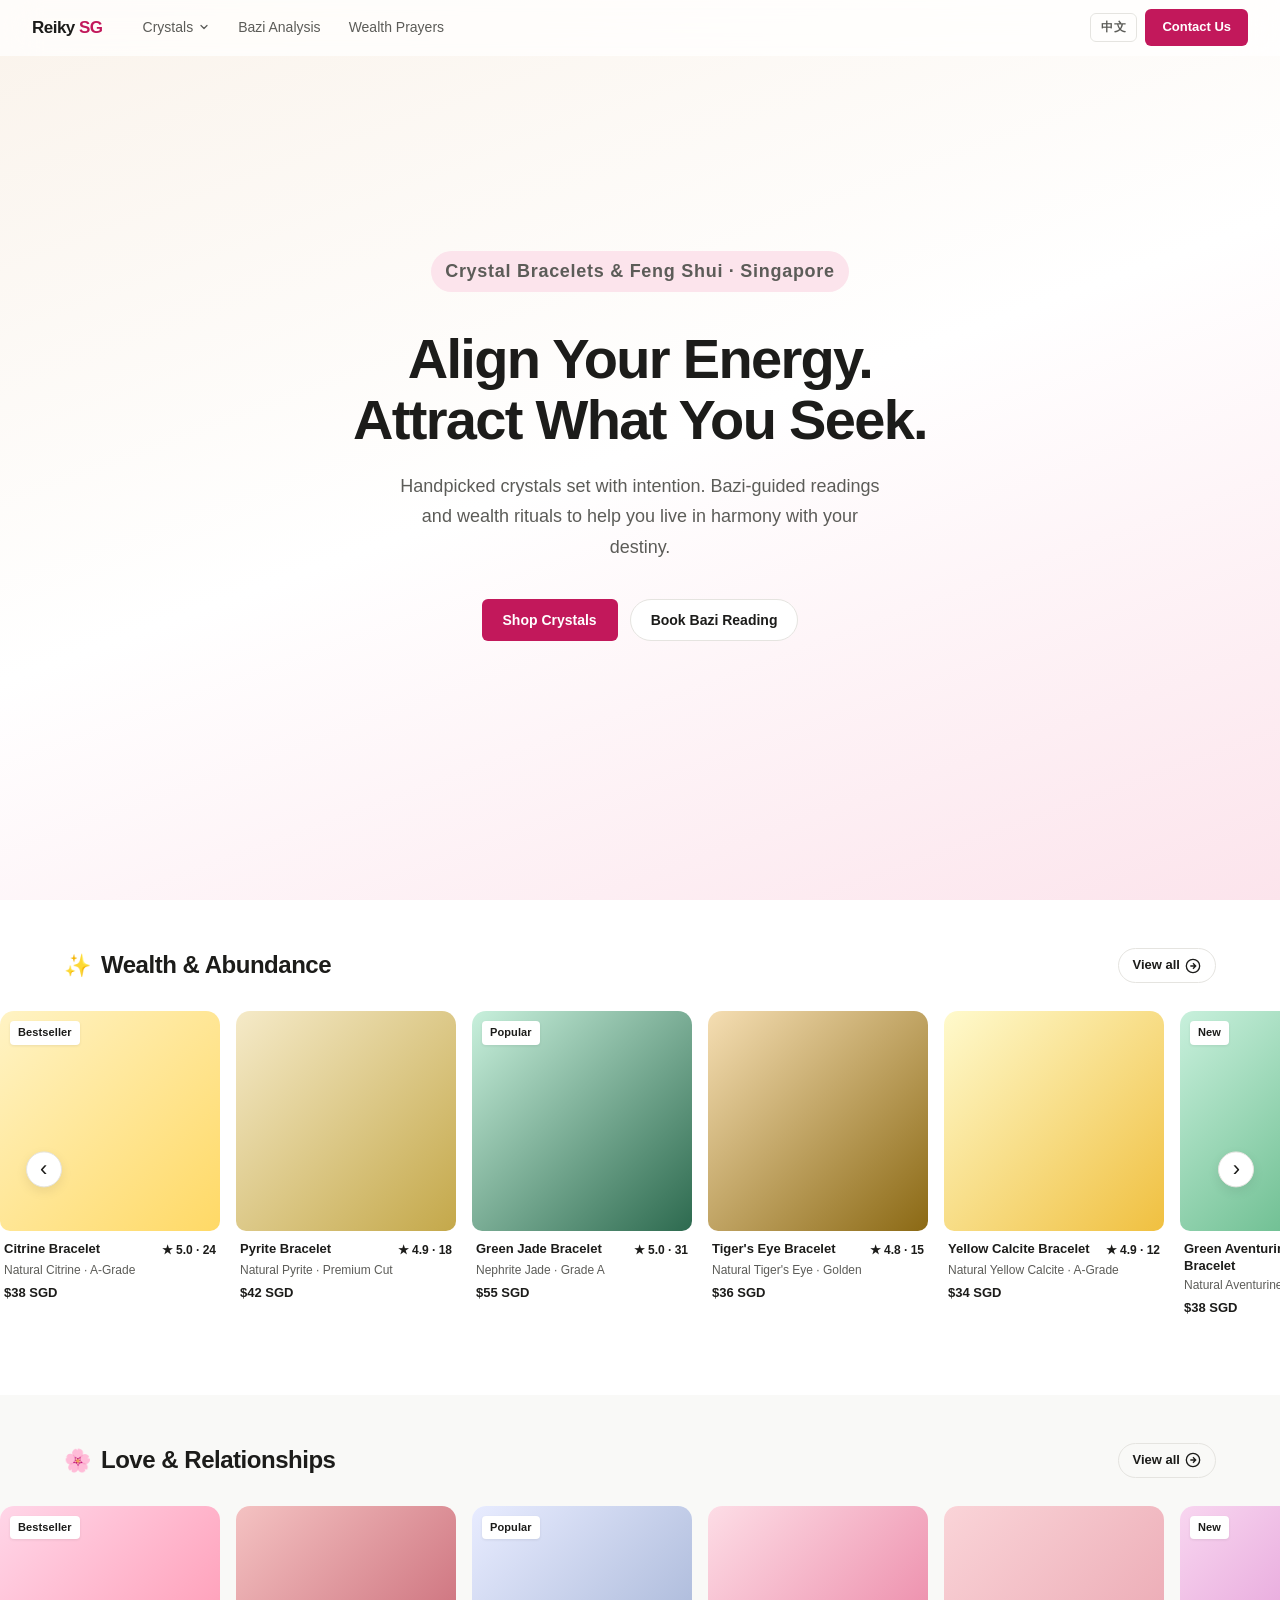
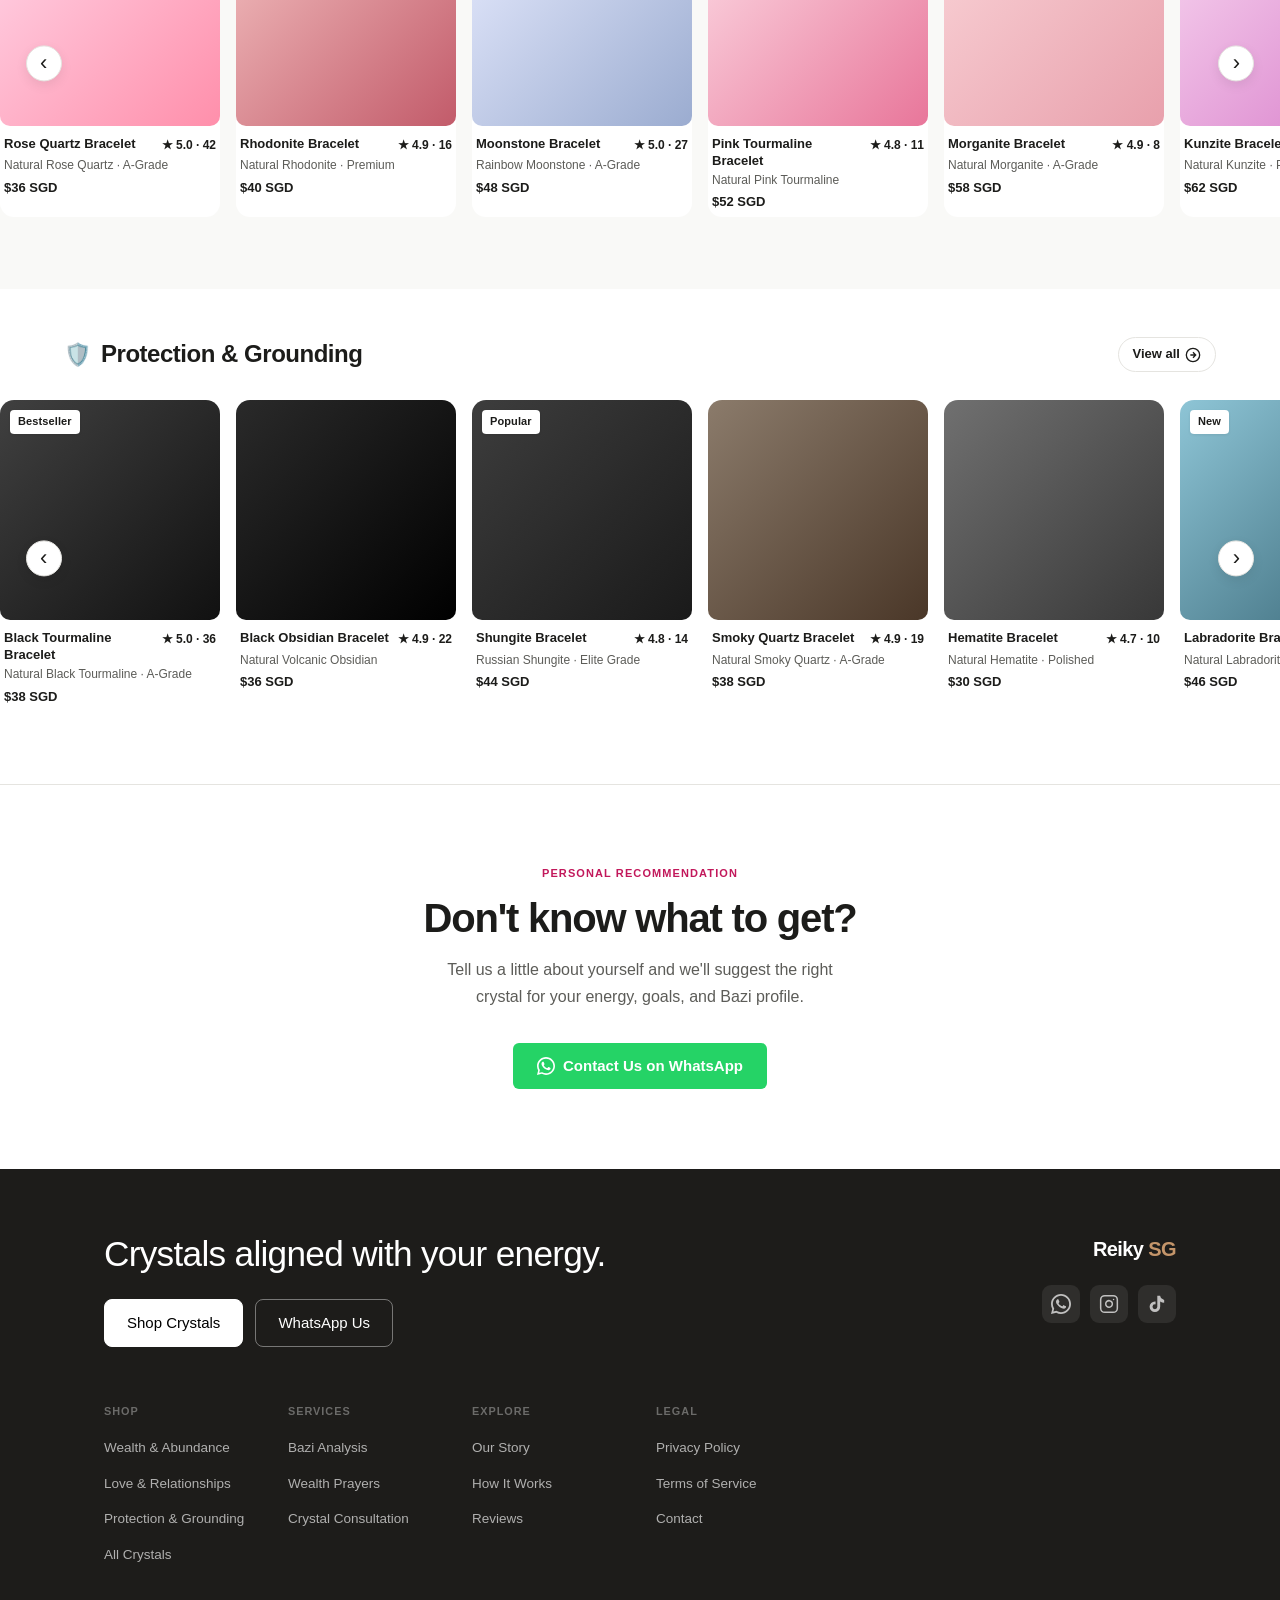
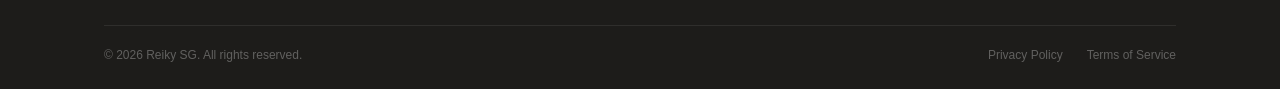
==== commit 2eaad1e6: "Add EN/ZH language toggle to all 11 website pages - New scripts/i18n.js: full EN/ZH dictionary (~300" ====
--- a/index.html
+++ b/index.html
@@ -15,12 +15,12 @@
   <!-- ── HERO ── -->
   <section class="hero">
     <div class="hero-inner">
-      <p class="hero-eyebrow reveal">Crystal Bracelets &amp; Feng Shui · Singapore</p>
+      <p class="hero-eyebrow reveal" data-i18n="hero_eyebrow">Crystal Bracelets &amp; Feng Shui · Singapore</p>
       <h1 class="hero-headline reveal">Align Your Energy.<br>Attract What You Seek.</h1>
-      <p class="hero-sub reveal">Handpicked crystals set with intention. Bazi-guided readings and wealth rituals to help you live in harmony with your destiny.</p>
+      <p class="hero-sub reveal" data-i18n="hero_sub">Handpicked crystals set with intention. Bazi-guided readings and wealth rituals to help you live in harmony with your destiny.</p>
       <div class="hero-cta reveal">
-        <a href="/crystals/" class="btn btn-primary">Shop Crystals</a>
-        <a href="/bazi-analysis.html" class="btn btn-outline">Book Bazi Reading</a>
+        <a href="/crystals/" class="btn btn-primary" data-i18n="btn_shop_crystals">Shop Crystals</a>
+        <a href="/bazi-analysis.html" class="btn btn-outline" data-i18n="btn_book_bazi">Book Bazi Reading</a>
       </div>
     </div>
   </section>
@@ -30,9 +30,9 @@
     <div class="cr-header">
       <div class="cr-heading">
         <span class="cr-emoji">✨</span>
-        <h2>Wealth &amp; Abundance</h2>
-      </div>
-      <a href="/crystals/wealth.html" class="cr-view-all">View all <svg width="16" height="16" viewBox="0 0 24 24" fill="none" stroke="currentColor" stroke-width="2"><circle cx="12" cy="12" r="10"/><path d="M12 8l4 4-4 4M8 12h8"/></svg></a>
+        <h2 data-i18n="row_wealth">Wealth &amp; Abundance</h2>
+      </div>
+      <a href="/crystals/wealth.html" class="cr-view-all"><span data-i18n="row_view_all">View all</span> <svg width="16" height="16" viewBox="0 0 24 24" fill="none" stroke="currentColor" stroke-width="2"><circle cx="12" cy="12" r="10"/><path d="M12 8l4 4-4 4M8 12h8"/></svg></a>
     </div>
     <div class="cr-track-wrap">
       <button class="cr-arrow cr-arrow--left" aria-label="Scroll left" data-row="wealth">&lsaquo;</button>
@@ -40,7 +40,7 @@
 
         <a class="ccard" href="/crystals/product.html?id=citrine">
           <div class="ccard-img ccard-img--citrine">
-            <span class="ccard-badge">Bestseller</span>
+            <span class="ccard-badge" data-i18n="badge_bestseller">Bestseller</span>
           </div>
           <div class="ccard-body">
             <div class="ccard-top">
@@ -66,7 +66,7 @@
 
         <a class="ccard" href="/crystals/product.html?id=jade">
           <div class="ccard-img ccard-img--jade">
-            <span class="ccard-badge">Popular</span>
+            <span class="ccard-badge" data-i18n="badge_popular">Popular</span>
           </div>
           <div class="ccard-body">
             <div class="ccard-top">
@@ -104,7 +104,7 @@
 
         <a class="ccard" href="/crystals/product.html?id=green-aventurine">
           <div class="ccard-img ccard-img--green-aventurine-w">
-            <span class="ccard-badge">New</span>
+            <span class="ccard-badge" data-i18n="badge_new">New</span>
           </div>
           <div class="ccard-body">
             <div class="ccard-top">
@@ -126,9 +126,9 @@
     <div class="cr-header">
       <div class="cr-heading">
         <span class="cr-emoji">🌸</span>
-        <h2>Love &amp; Relationships</h2>
-      </div>
-      <a href="/crystals/love.html" class="cr-view-all">View all <svg width="16" height="16" viewBox="0 0 24 24" fill="none" stroke="currentColor" stroke-width="2"><circle cx="12" cy="12" r="10"/><path d="M12 8l4 4-4 4M8 12h8"/></svg></a>
+        <h2 data-i18n="row_love">Love &amp; Relationships</h2>
+      </div>
+      <a href="/crystals/love.html" class="cr-view-all"><span data-i18n="row_view_all">View all</span> <svg width="16" height="16" viewBox="0 0 24 24" fill="none" stroke="currentColor" stroke-width="2"><circle cx="12" cy="12" r="10"/><path d="M12 8l4 4-4 4M8 12h8"/></svg></a>
     </div>
     <div class="cr-track-wrap">
       <button class="cr-arrow cr-arrow--left" aria-label="Scroll left" data-row="love">&lsaquo;</button>
@@ -136,7 +136,7 @@
 
         <a class="ccard" href="/crystals/product.html?id=rose-quartz">
           <div class="ccard-img ccard-img--rose-quartz">
-            <span class="ccard-badge">Bestseller</span>
+            <span class="ccard-badge" data-i18n="badge_bestseller">Bestseller</span>
           </div>
           <div class="ccard-body">
             <div class="ccard-top">
@@ -162,7 +162,7 @@
 
         <a class="ccard" href="/crystals/product.html?id=moonstone">
           <div class="ccard-img ccard-img--moonstone">
-            <span class="ccard-badge">Popular</span>
+            <span class="ccard-badge" data-i18n="badge_popular">Popular</span>
           </div>
           <div class="ccard-body">
             <div class="ccard-top">
@@ -200,7 +200,7 @@
 
         <a class="ccard" href="/crystals/product.html?id=kunzite">
           <div class="ccard-img ccard-img--kunzite">
-            <span class="ccard-badge">New</span>
+            <span class="ccard-badge" data-i18n="badge_new">New</span>
           </div>
           <div class="ccard-body">
             <div class="ccard-top">
@@ -222,9 +222,9 @@
     <div class="cr-header">
       <div class="cr-heading">
         <span class="cr-emoji">🛡️</span>
-        <h2>Protection &amp; Grounding</h2>
-      </div>
-      <a href="/crystals/protection.html" class="cr-view-all">View all <svg width="16" height="16" viewBox="0 0 24 24" fill="none" stroke="currentColor" stroke-width="2"><circle cx="12" cy="12" r="10"/><path d="M12 8l4 4-4 4M8 12h8"/></svg></a>
+        <h2 data-i18n="row_protection">Protection &amp; Grounding</h2>
+      </div>
+      <a href="/crystals/protection.html" class="cr-view-all"><span data-i18n="row_view_all">View all</span> <svg width="16" height="16" viewBox="0 0 24 24" fill="none" stroke="currentColor" stroke-width="2"><circle cx="12" cy="12" r="10"/><path d="M12 8l4 4-4 4M8 12h8"/></svg></a>
     </div>
     <div class="cr-track-wrap">
       <button class="cr-arrow cr-arrow--left" aria-label="Scroll left" data-row="protection">&lsaquo;</button>
@@ -232,7 +232,7 @@
 
         <a class="ccard" href="/crystals/product.html?id=black-tourmaline">
           <div class="ccard-img ccard-img--black-tourmaline">
-            <span class="ccard-badge">Bestseller</span>
+            <span class="ccard-badge" data-i18n="badge_bestseller">Bestseller</span>
           </div>
           <div class="ccard-body">
             <div class="ccard-top">
@@ -258,7 +258,7 @@
 
         <a class="ccard" href="/crystals/product.html?id=shungite">
           <div class="ccard-img ccard-img--shungite">
-            <span class="ccard-badge">Popular</span>
+            <span class="ccard-badge" data-i18n="badge_popular">Popular</span>
           </div>
           <div class="ccard-body">
             <div class="ccard-top">
@@ -296,7 +296,7 @@
 
         <a class="ccard" href="/crystals/product.html?id=labradorite">
           <div class="ccard-img ccard-img--labradorite">
-            <span class="ccard-badge">New</span>
+            <span class="ccard-badge" data-i18n="badge_new">New</span>
           </div>
           <div class="ccard-body">
             <div class="ccard-top">
@@ -316,9 +316,9 @@
   <!-- ── NOT SURE CTA ── -->
   <section class="not-sure" id="contact">
     <div class="not-sure-inner">
-      <p class="not-sure-eyebrow">Personal Recommendation</p>
-      <h2 class="not-sure-title">Don't know what to get?</h2>
-      <p class="not-sure-sub">Tell us a little about yourself and we'll suggest the right crystal for your energy, goals, and Bazi profile.</p>
+      <p class="not-sure-eyebrow" data-i18n="cta_personal_rec">Personal Recommendation</p>
+      <h2 class="not-sure-title" data-i18n="cta_not_sure_title">Don't know what to get?</h2>
+      <p class="not-sure-sub" data-i18n="cta_not_sure_sub">Tell us a little about yourself and we'll suggest the right crystal for your energy, goals, and Bazi profile.</p>
       <a
         href="https://wa.me/6589386813?text=Hi%20Reiky%20SG!%20I'm%20not%20sure%20which%20crystal%20to%20get.%20Can%20you%20help%20me%20choose%3F"
         class="btn btn-wa"
@@ -326,7 +326,7 @@
         rel="noopener"
       >
         <svg width="18" height="18" viewBox="0 0 24 24" fill="currentColor"><path d="M17.472 14.382c-.297-.149-1.758-.867-2.03-.967-.273-.099-.471-.148-.67.15-.197.297-.767.966-.94 1.164-.173.199-.347.223-.644.075-.297-.15-1.255-.463-2.39-1.475-.883-.788-1.48-1.761-1.653-2.059-.173-.297-.018-.458.13-.606.134-.133.298-.347.446-.52.149-.174.198-.298.298-.497.099-.198.05-.371-.025-.52-.075-.149-.669-1.612-.916-2.207-.242-.579-.487-.5-.669-.51-.173-.008-.371-.01-.57-.01-.198 0-.52.074-.792.372-.272.297-1.04 1.016-1.04 2.479 0 1.462 1.065 2.875 1.213 3.074.149.198 2.096 3.2 5.077 4.487.709.306 1.262.489 1.694.625.712.227 1.36.195 1.871.118.571-.085 1.758-.719 2.006-1.413.248-.694.248-1.289.173-1.413-.074-.124-.272-.198-.57-.347z"/><path d="M12 0C5.373 0 0 5.373 0 12c0 2.127.558 4.126 1.534 5.86L0 24l6.335-1.51A11.955 11.955 0 0012 24c6.627 0 12-5.373 12-12S18.627 0 12 0zm0 21.818a9.818 9.818 0 01-5.001-1.366l-.357-.213-3.76.896.953-3.659-.233-.376A9.792 9.792 0 012.182 12C2.182 6.575 6.575 2.182 12 2.182S21.818 6.575 21.818 12 17.425 21.818 12 21.818z"/></svg>
-        Contact Us on WhatsApp
+        <span data-i18n="btn_contact_wa">Contact Us on WhatsApp</span>
       </a>
     </div>
   </section>
@@ -338,13 +338,14 @@
       <!-- Top: heading + CTAs | logo + socials -->
       <div class="footer-top">
         <div class="footer-top-left">
-          <h2 class="footer-headline">Crystals aligned<br>with your energy.</h2>
+          <h2 class="footer-headline" data-i18n="footer_headline">Crystals aligned with your energy.</h2>
           <div class="footer-ctas">
-            <a href="/crystals/" class="footer-btn footer-btn--primary">Shop Crystals</a>
+            <a href="/crystals/" class="footer-btn footer-btn--primary" data-i18n="footer_shop_crystals">Shop Crystals</a>
             <a
               href="https://wa.me/6589386813?text=Hi%20Reiky%20SG!%20I'd%20like%20to%20learn%20more."
               class="footer-btn footer-btn--outline"
               target="_blank" rel="noopener"
+              data-i18n="footer_whatsapp_us"
             >WhatsApp Us</a>
           </div>
         </div>
@@ -370,52 +371,53 @@
       <!-- Nav columns -->
       <div class="footer-nav">
         <div class="footer-col">
-          <p class="footer-col-heading">Shop</p>
+          <p class="footer-col-heading" data-i18n="footer_shop">Shop</p>
           <ul>
-            <li><a href="/crystals/wealth.html">Wealth &amp; Abundance</a></li>
-            <li><a href="/crystals/love.html">Love &amp; Relationships</a></li>
-            <li><a href="/crystals/protection.html">Protection &amp; Grounding</a></li>
-            <li><a href="/crystals/">All Crystals</a></li>
+            <li><a href="/crystals/wealth.html" data-i18n="footer_wealth_link">Wealth &amp; Abundance</a></li>
+            <li><a href="/crystals/love.html" data-i18n="footer_love_link">Love &amp; Relationships</a></li>
+            <li><a href="/crystals/protection.html" data-i18n="footer_protection_link">Protection &amp; Grounding</a></li>
+            <li><a href="/crystals/" data-i18n="footer_all_crystals">All Crystals</a></li>
           </ul>
         </div>
         <div class="footer-col">
-          <p class="footer-col-heading">Services</p>
+          <p class="footer-col-heading" data-i18n="footer_services">Services</p>
           <ul>
-            <li><a href="/bazi-analysis.html">Bazi Analysis</a></li>
-            <li><a href="/wealth-prayers.html">Wealth Prayers</a></li>
-            <li><a href="/#contact">Crystal Consultation</a></li>
+            <li><a href="/bazi-analysis.html" data-i18n="footer_bazi">Bazi Analysis</a></li>
+            <li><a href="/wealth-prayers.html" data-i18n="footer_prayers">Wealth Prayers</a></li>
+            <li><a href="/#contact" data-i18n="footer_consultation">Crystal Consultation</a></li>
           </ul>
         </div>
         <div class="footer-col">
-          <p class="footer-col-heading">Explore</p>
+          <p class="footer-col-heading" data-i18n="footer_explore">Explore</p>
           <ul>
-            <li><a href="/#about">Our Story</a></li>
-            <li><a href="/#how-it-works">How It Works</a></li>
-            <li><a href="/#reviews">Reviews</a></li>
+            <li><a href="/#about" data-i18n="footer_our_story">Our Story</a></li>
+            <li><a href="/#how-it-works" data-i18n="footer_how_it_works">How It Works</a></li>
+            <li><a href="/#reviews" data-i18n="footer_reviews">Reviews</a></li>
           </ul>
         </div>
         <div class="footer-col">
-          <p class="footer-col-heading">Legal</p>
+          <p class="footer-col-heading" data-i18n="footer_legal">Legal</p>
           <ul>
-            <li><a href="/privacy.html">Privacy Policy</a></li>
-            <li><a href="/terms.html">Terms of Service</a></li>
-            <li><a href="/#contact">Contact</a></li>
+            <li><a href="/privacy.html" data-i18n="footer_privacy">Privacy Policy</a></li>
+            <li><a href="/terms.html" data-i18n="footer_terms">Terms of Service</a></li>
+            <li><a href="/#contact" data-i18n="footer_contact">Contact</a></li>
           </ul>
         </div>
       </div>
 
       <!-- Bottom bar -->
       <div class="footer-bottom">
-        <p>&copy; 2026 Reiky SG. All rights reserved.</p>
+        <p data-i18n="footer_copyright">&copy; 2026 Reiky SG. All rights reserved.</p>
         <div class="footer-bottom-links">
-          <a href="/privacy.html">Privacy Policy</a>
-          <a href="/terms.html">Terms of Service</a>
+          <a href="/privacy.html" data-i18n="footer_privacy">Privacy Policy</a>
+          <a href="/terms.html" data-i18n="footer_terms">Terms of Service</a>
         </div>
       </div>
 
     </div>
   </footer>
 
+  <script src="/scripts/i18n.js"></script>
   <script src="/scripts/nav.js"></script>
   <script>
     // ── Carousel arrows ──
--- a/styles/main.css
+++ b/styles/main.css
@@ -10,9 +10,9 @@
   --text:         #1c1c1a;
   --text-muted:   #5c5c58;
   --text-subtle:  #9c9c98;
-  --accent:       #2D6A4F;
-  --accent-light: #E8F5EE;
-  --accent-hover: #255C43;
+  --accent:       #C2185B;
+  --accent-light: #FCE4EC;
+  --accent-hover: #AD1457;
   --gold:         #C4956A;
   --gold-light:   #FAF3EB;
 
@@ -126,6 +126,30 @@
 /* ── NAV ACTIONS ── */
 .nav-actions { display: flex; align-items: center; gap: 8px; margin-left: auto; }
 
+/* ── LANGUAGE TOGGLE ── */
+.lang-toggle {
+  background: none;
+  border: 1px solid var(--border);
+  border-radius: var(--radius-sm);
+  color: var(--text-muted);
+  cursor: pointer;
+  font-size: 12px;
+  font-weight: 600;
+  letter-spacing: .04em;
+  padding: 5px 10px;
+  transition: border-color .15s, color .15s;
+}
+.lang-toggle:hover { border-color: var(--accent); color: var(--accent); }
+.lang-toggle--mobile {
+  display: block;
+  width: 100%;
+  text-align: left;
+  border: 1px solid var(--border);
+  border-radius: var(--radius-sm);
+  padding: 10px 16px;
+  font-size: 14px;
+}
+
 /* ── NAV MOBILE ── */
 .nav-hamburger {
   display: none; flex-direction: column; gap: 5px;
@@ -166,7 +190,7 @@
 .hero-badge {
   display: inline-flex; align-items: center; gap: 8px;
   padding: 5px 14px; background: var(--accent-light);
-  border: 1px solid #B8DEC9; border-radius: var(--radius-full);
+  border: 1px solid #F48FB1; border-radius: var(--radius-full);
   font-size: 12px; font-weight: 600; color: var(--accent);
   margin-bottom: 24px; letter-spacing: 0.02em;
 }
@@ -413,11 +437,11 @@
 .btn-enquire {
   display: inline-flex; align-items: center; gap: 6px;
   font-size: 12px; font-weight: 600; color: var(--accent);
-  background: var(--accent-light); border: 1px solid #B8DEC9;
+  background: var(--accent-light); border: 1px solid #F48FB1;
   border-radius: var(--radius-sm); padding: 6px 14px;
   transition: background 0.15s, border-color 0.15s; text-decoration: none;
 }
-.btn-enquire:hover { background: #D6ECDF; border-color: var(--accent); }
+.btn-enquire:hover { background: #F8BBD9; border-color: var(--accent); }
 
 /* ── FEATURE LIST ── */
 .feature-list { list-style: none; padding: 0; margin-top: 32px; display: flex; flex-direction: column; gap: 12px; }
@@ -725,12 +749,44 @@
 .pdp-breadcrumb span { color: #ccc; }
 
 /* Hero image */
-.pdp-img-hero {
-  width: 100%; aspect-ratio: 16/7; border-radius: var(--radius-lg);
-  background: var(--bg-card); margin-bottom: 40px; position: relative;
+/* ── PDP PHOTO MOSAIC ── */
+.pdp-gallery {
+  display: flex;
+  gap: 6px;
+  height: 480px;
+  border-radius: var(--radius-lg);
   overflow: hidden;
-}
-.pdp-img-hero .ccard-badge { font-size: 13px; padding: 5px 12px; }
+  margin-bottom: 40px;
+}
+.pdp-gallery-main {
+  flex: 1.1;
+  position: relative;
+  overflow: hidden;
+  background-size: cover;
+  background-position: center;
+}
+.pdp-gallery-grid {
+  flex: 1;
+  display: grid;
+  grid-template-columns: 1fr 1fr;
+  grid-template-rows: 1fr 1fr;
+  gap: 6px;
+}
+.pdp-gallery-thumb {
+  position: relative;
+  overflow: hidden;
+  background-size: cover;
+  background-position: center;
+}
+.pdp-gallery-badge {
+  position: absolute; top: 16px; left: 16px;
+  font-size: 13px; padding: 5px 12px;
+}
+@media (max-width: 640px) {
+  .pdp-gallery { height: auto; }
+  .pdp-gallery-main { flex: none; width: 100%; aspect-ratio: 4/3; }
+  .pdp-gallery-grid { display: none; }
+}
 
 /* Two-column layout */
 .pdp-layout {
@@ -854,28 +910,78 @@
 
 .pdp-widget-note { font-size: 12px; color: var(--text-muted); text-align: center; line-height: 1.5; }
 
+/* ── MOBILE STICKY BUY BAR (product page) ── */
+.pdp-mobile-bar {
+  display: none;
+  position: fixed; bottom: 0; left: 0; right: 0; z-index: 200;
+  background: #fff; border-top: 1px solid var(--border);
+  padding: 12px 20px 16px;
+  align-items: center; justify-content: space-between; gap: 12px;
+  box-shadow: 0 -4px 16px rgba(0,0,0,0.08);
+}
+.pdp-mobile-bar-left { display: flex; flex-direction: column; }
+.pdp-mobile-bar-price { font-size: 17px; font-weight: 700; color: var(--text); }
+.pdp-mobile-bar-note { font-size: 12px; color: var(--text-muted); }
+.pdp-mobile-bar-btn {
+  display: inline-flex; align-items: center; gap: 8px;
+  background: #25D366; color: #fff;
+  padding: 12px 22px; border-radius: var(--radius-sm);
+  font-size: 15px; font-weight: 600; font-family: var(--font);
+  white-space: nowrap;
+}
+
 /* ── RESPONSIVE ── */
 @media (max-width: 1024px) {
   .pdp-layout { grid-template-columns: 1fr; gap: 40px; }
-  .pdp-sidebar .pdp-widget { position: static; }
+  .pdp-sidebar { display: none; }  /* hidden on mobile — use sticky bar instead */
   .pdp-review-cards { grid-template-columns: 1fr; }
   .pdp-ttk-grid { grid-template-columns: 1fr; gap: 24px; }
+  .pdp-mobile-bar { display: flex; }
+  body { padding-bottom: 72px; }  /* clear sticky bar */
 }
 @media (max-width: 768px) {
   .pdp-wrap { padding: 72px 20px 40px; }
   .pdp-rating-breakdown { grid-template-columns: 1fr; }
   .pdp-props-grid { grid-template-columns: 1fr; }
+  /* Carousels */
   .cr-header { padding: 0 16px; }
   .cr-track { padding: 4px 16px 12px; gap: 12px; }
-  .ccard { flex: 0 0 180px; }
+  .ccard { flex: 0 0 160px; }
   .cr-arrow { display: none; }
+  /* Page hero */
+  .page-hero { padding: 90px 20px 48px; }
+  .page-hero-title { font-size: clamp(1.6rem, 7vw, 2.4rem); }
+  /* Grids */
+  .pillars-grid { grid-template-columns: repeat(2, 1fr); gap: 16px; }
+  .services-grid { grid-template-columns: 1fr; }
+  /* Gallery */
+  .pdp-gallery { flex-direction: column; height: auto; border-radius: var(--radius-md); }
+  .pdp-gallery-main { flex: none; width: 100%; aspect-ratio: 4/3; }
+  .pdp-gallery-grid { display: none; }
 }
 @media (max-width: 640px) {
-  .hero { padding: 100px 20px 60px; }
-  .section { padding: 56px 20px; }
+  .hero { padding: 96px 20px 56px; }
+  .hero-headline { font-size: clamp(1.8rem, 8vw, 2.6rem); }
+  .hero-cta { flex-direction: column; align-items: center; gap: 10px; }
+  .hero-cta .btn { width: 100%; justify-content: center; }
+  .section { padding: 48px 20px; }
   .contact-card { padding: 24px 16px; }
+  /* Footer */
   .footer-top { flex-direction: column; }
   .footer-top-right { align-items: flex-start; }
-  .footer-nav { grid-template-columns: repeat(2, 1fr); }
-  .not-sure { padding: 56px 20px; }
-}
+  .footer-nav { grid-template-columns: repeat(2, 1fr); gap: 24px; }
+  .footer-bottom { flex-direction: column; align-items: flex-start; gap: 8px; }
+  .footer-ctas { flex-direction: column; }
+  .footer-btn { width: 100%; text-align: center; }
+  /* Crystal carousels */
+  .not-sure { padding: 48px 20px; }
+  .not-sure-title { font-size: clamp(1.5rem, 7vw, 2rem); }
+  /* Product page */
+  .pdp-breadcrumb { font-size: 11px; }
+  .pdp-ttk-grid { grid-template-columns: 1fr; }
+  .pdp-props-grid { grid-template-columns: 1fr; }
+  .pdp-rating-breakdown { grid-template-columns: 1fr; }
+  .pdp-review-cards { grid-template-columns: 1fr; }
+  /* Pillars */
+  .pillars-grid { grid-template-columns: 1fr; }
+}
